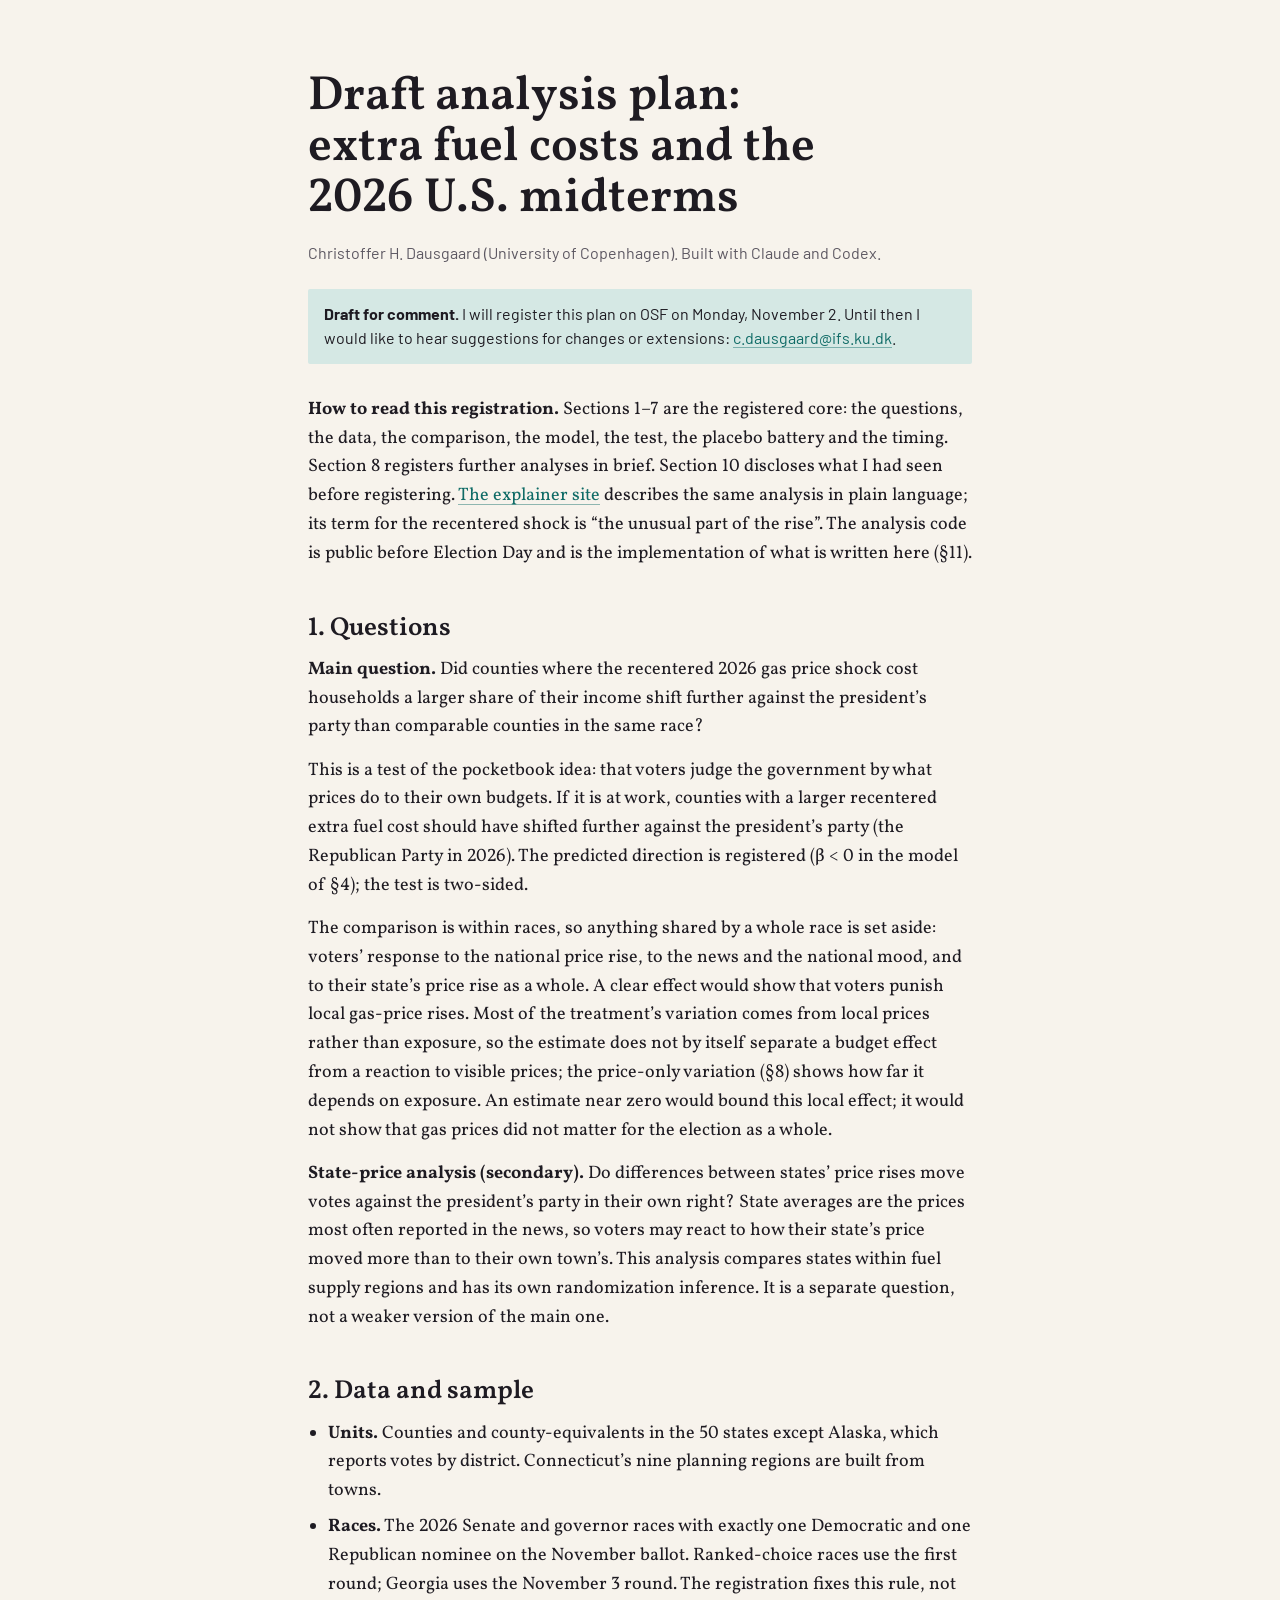
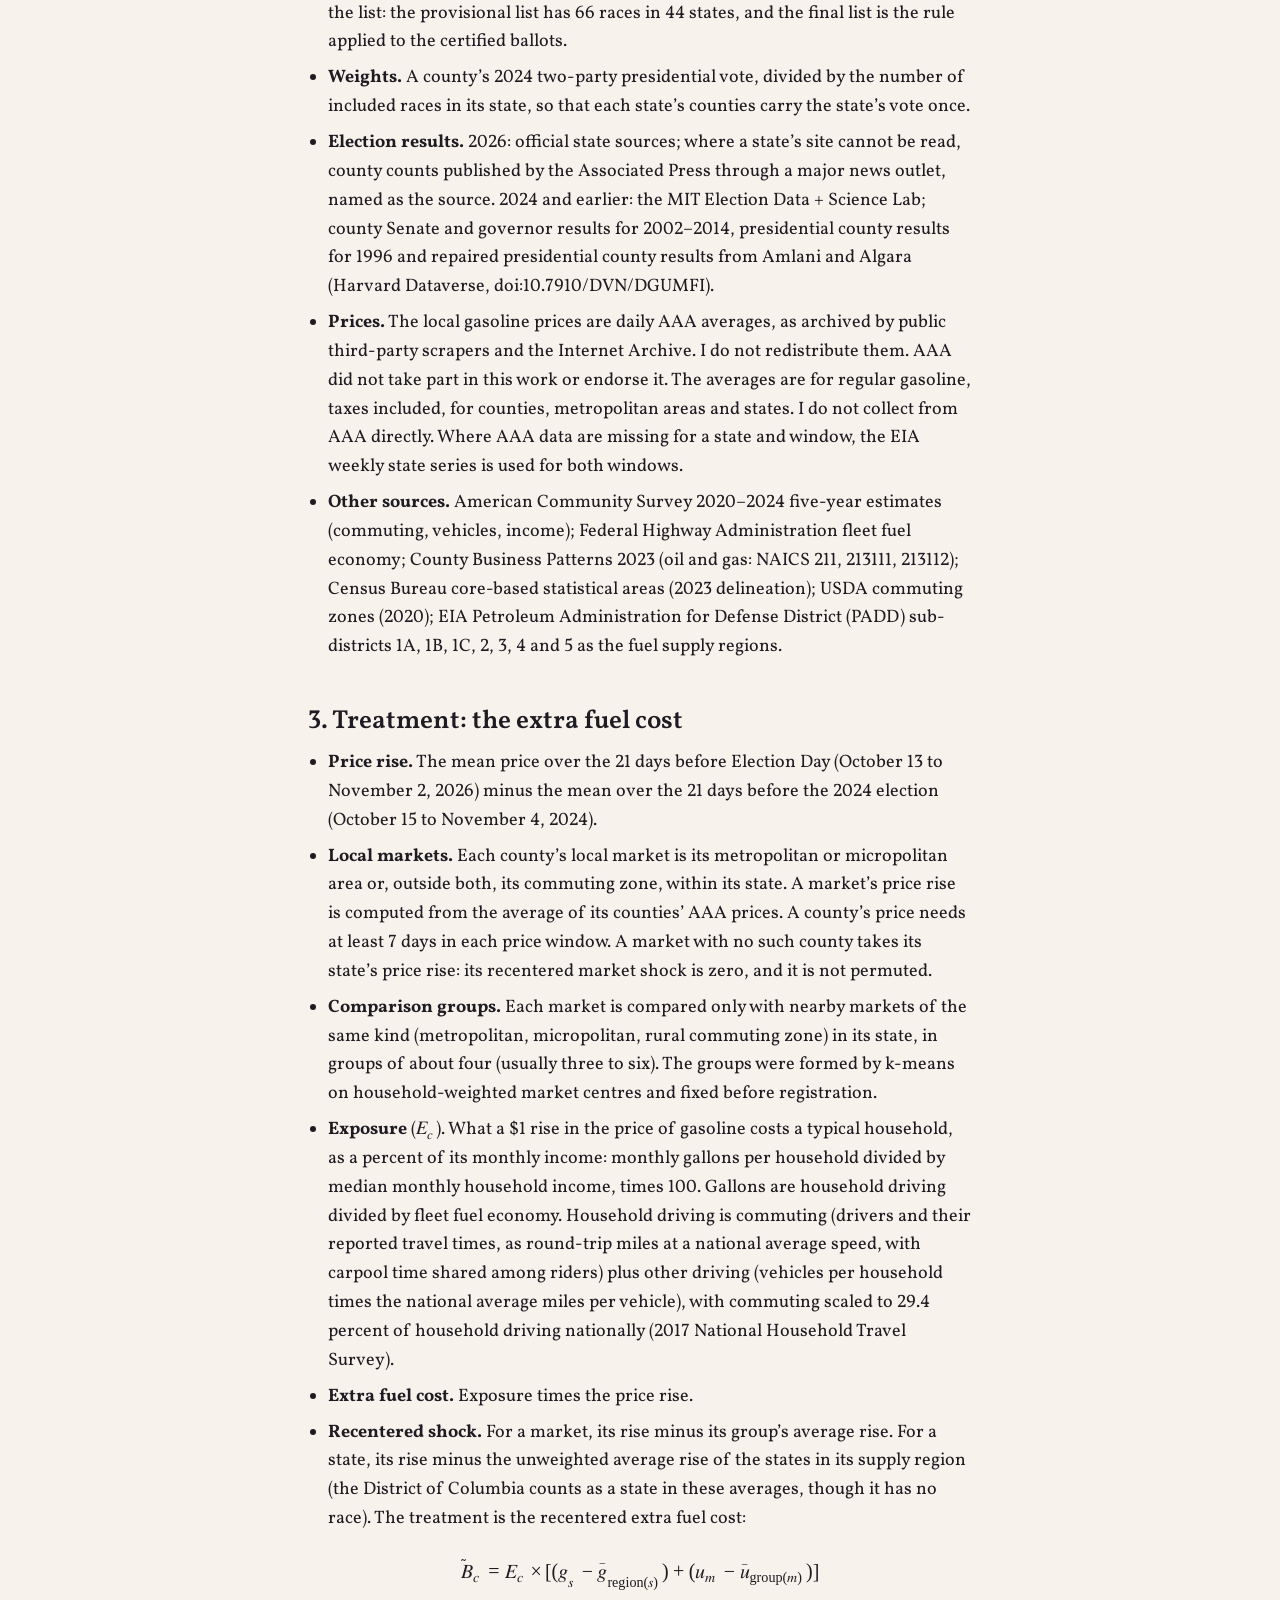
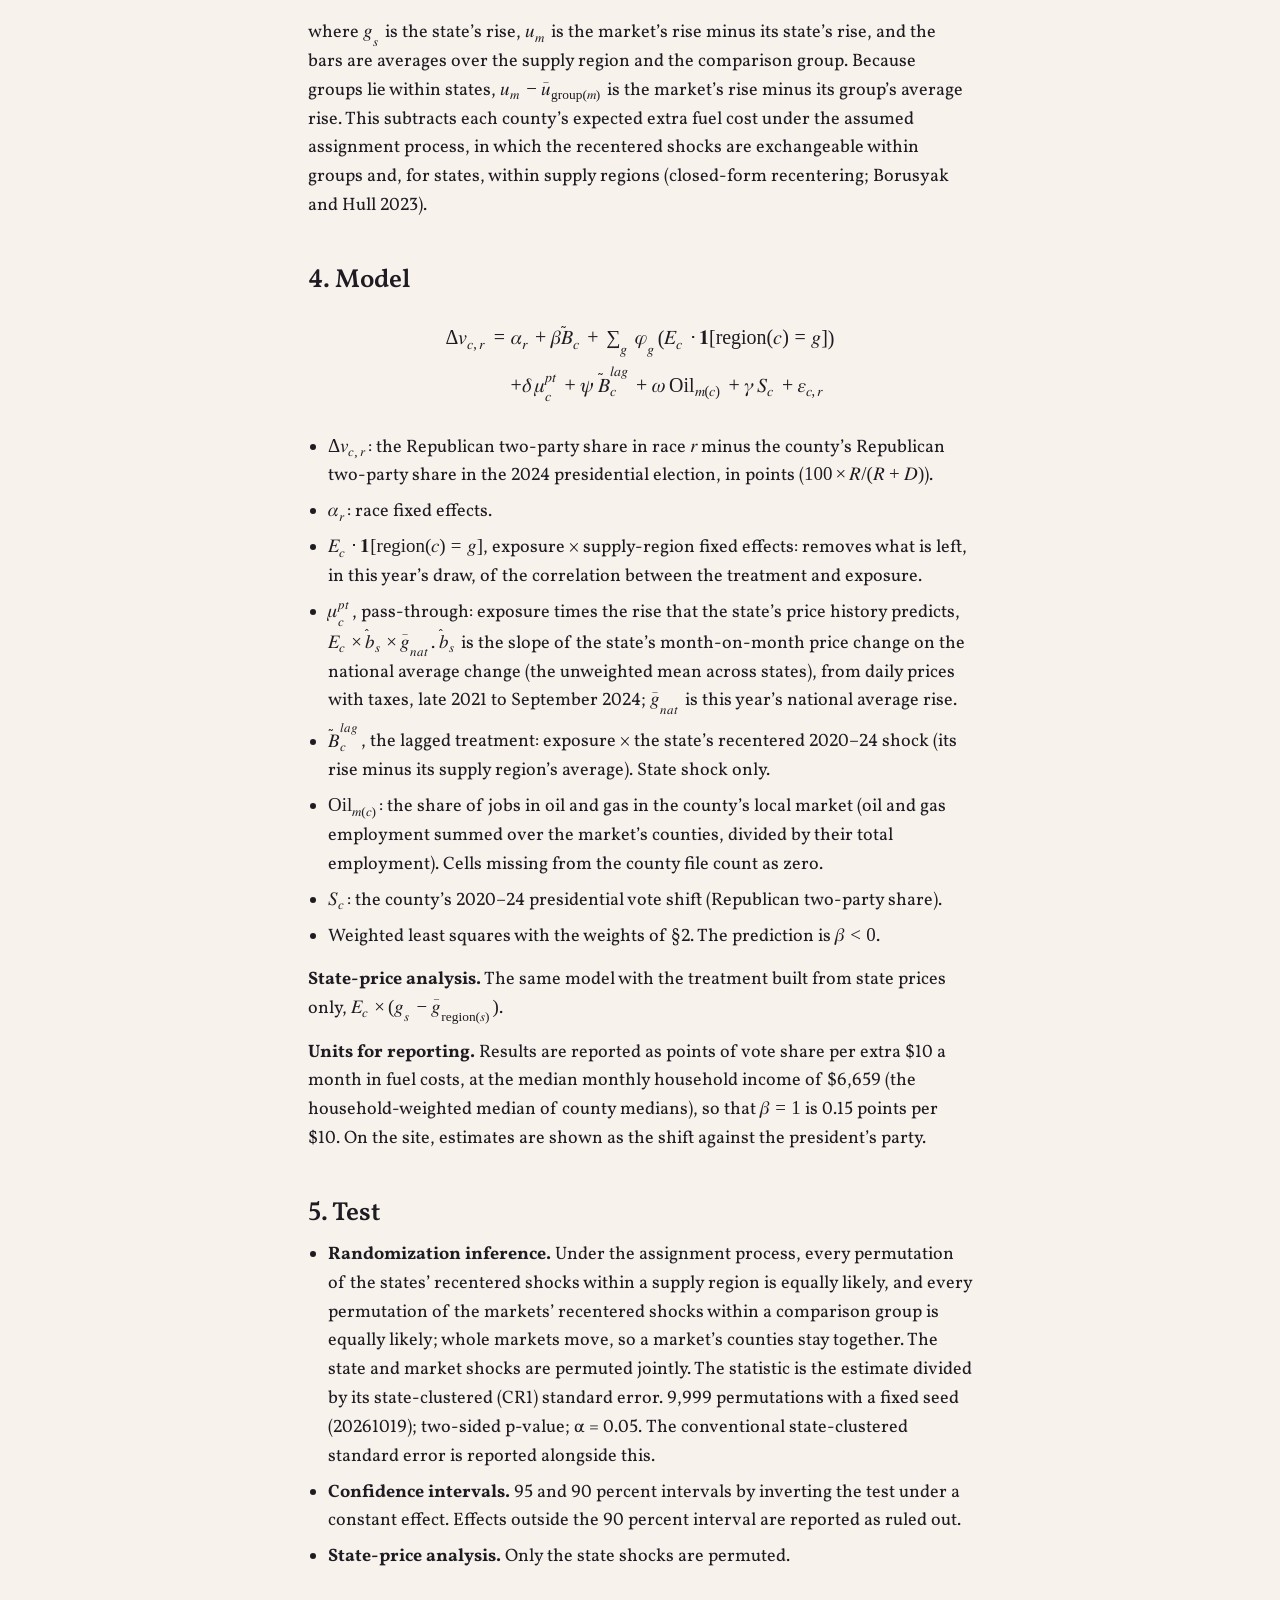
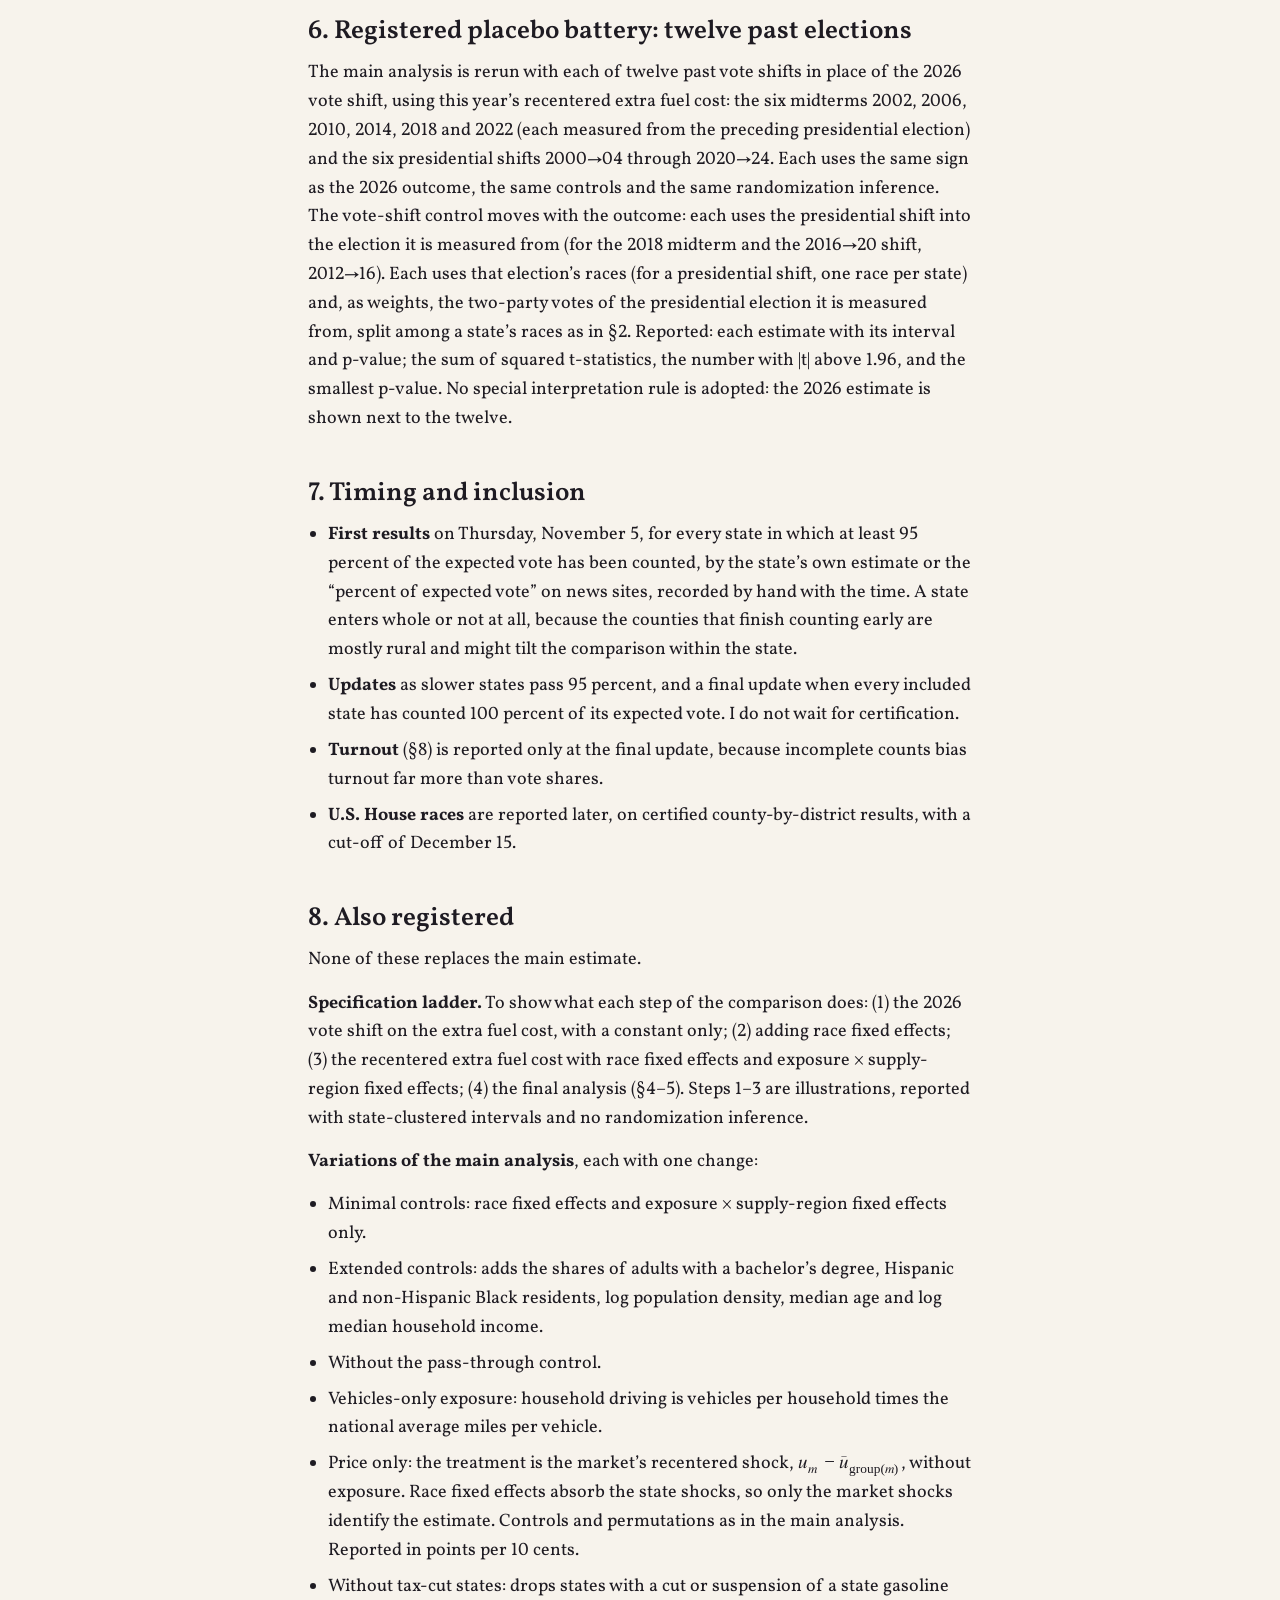
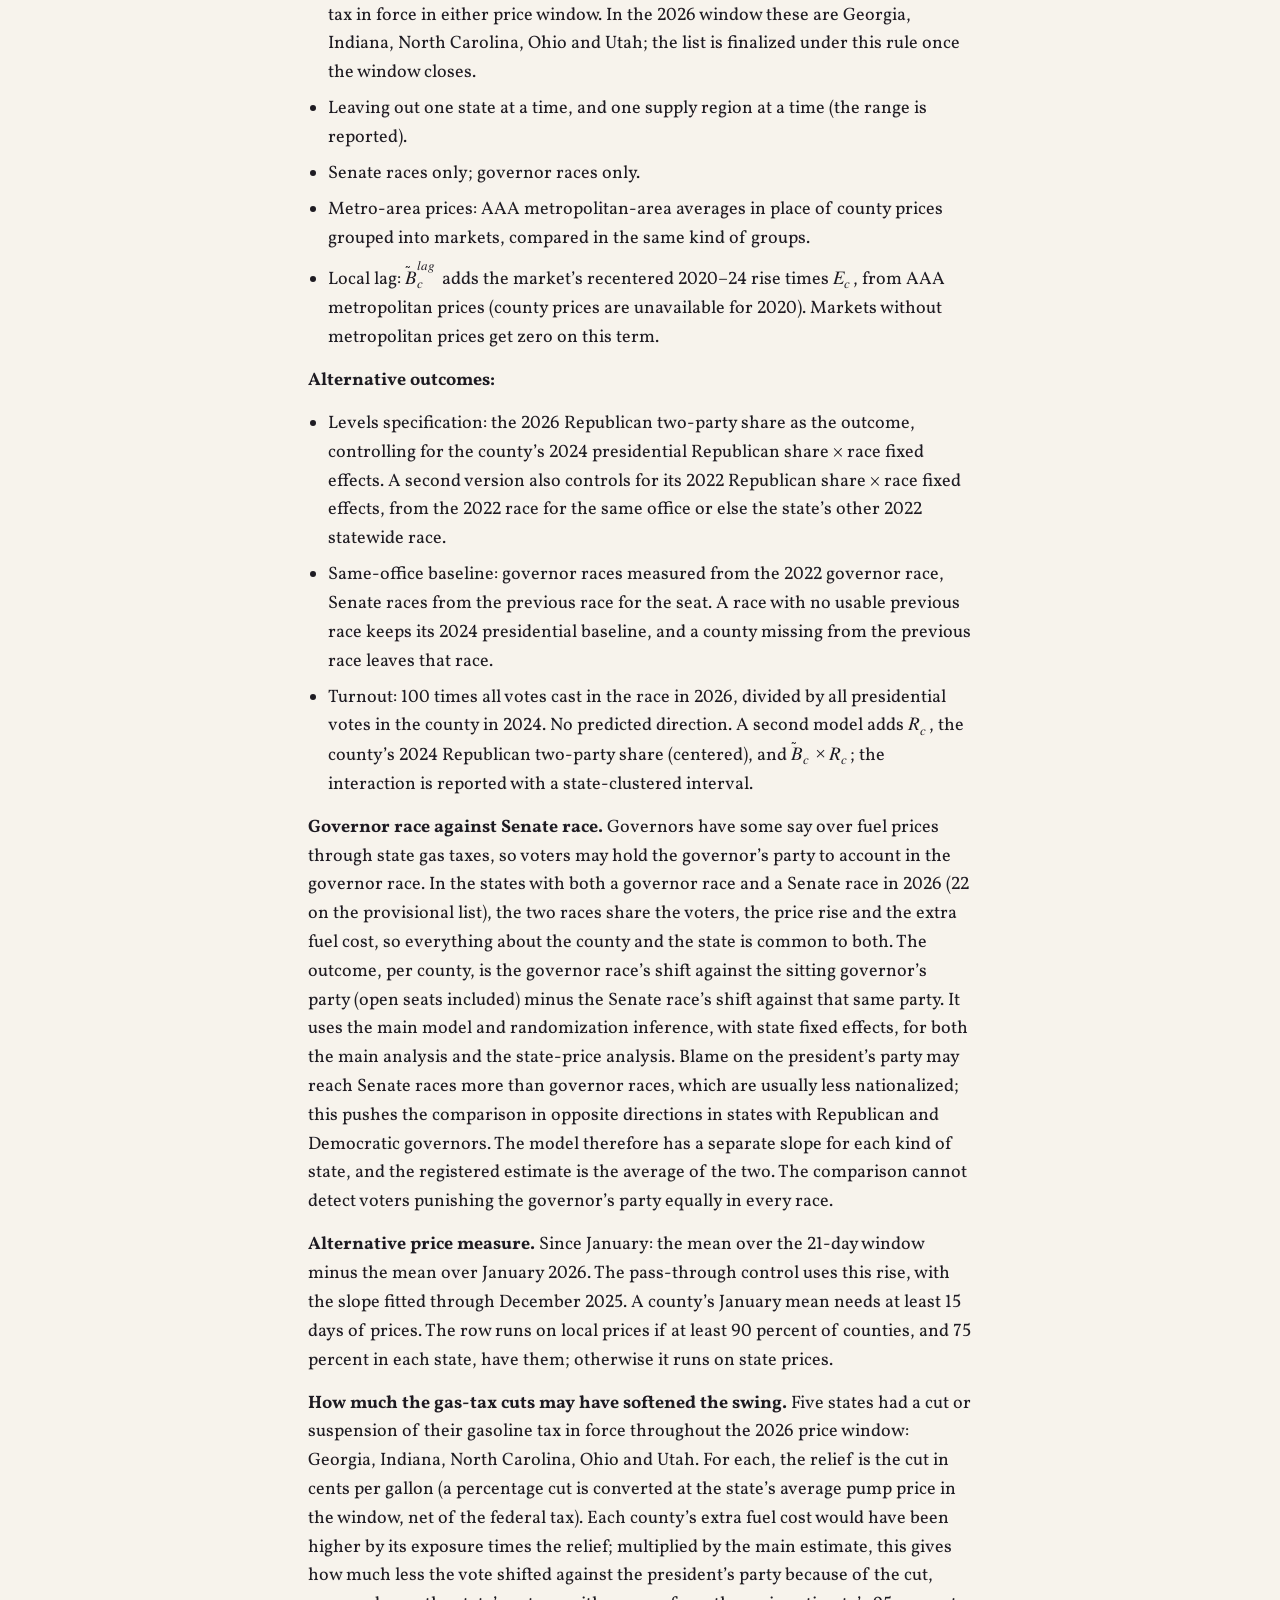
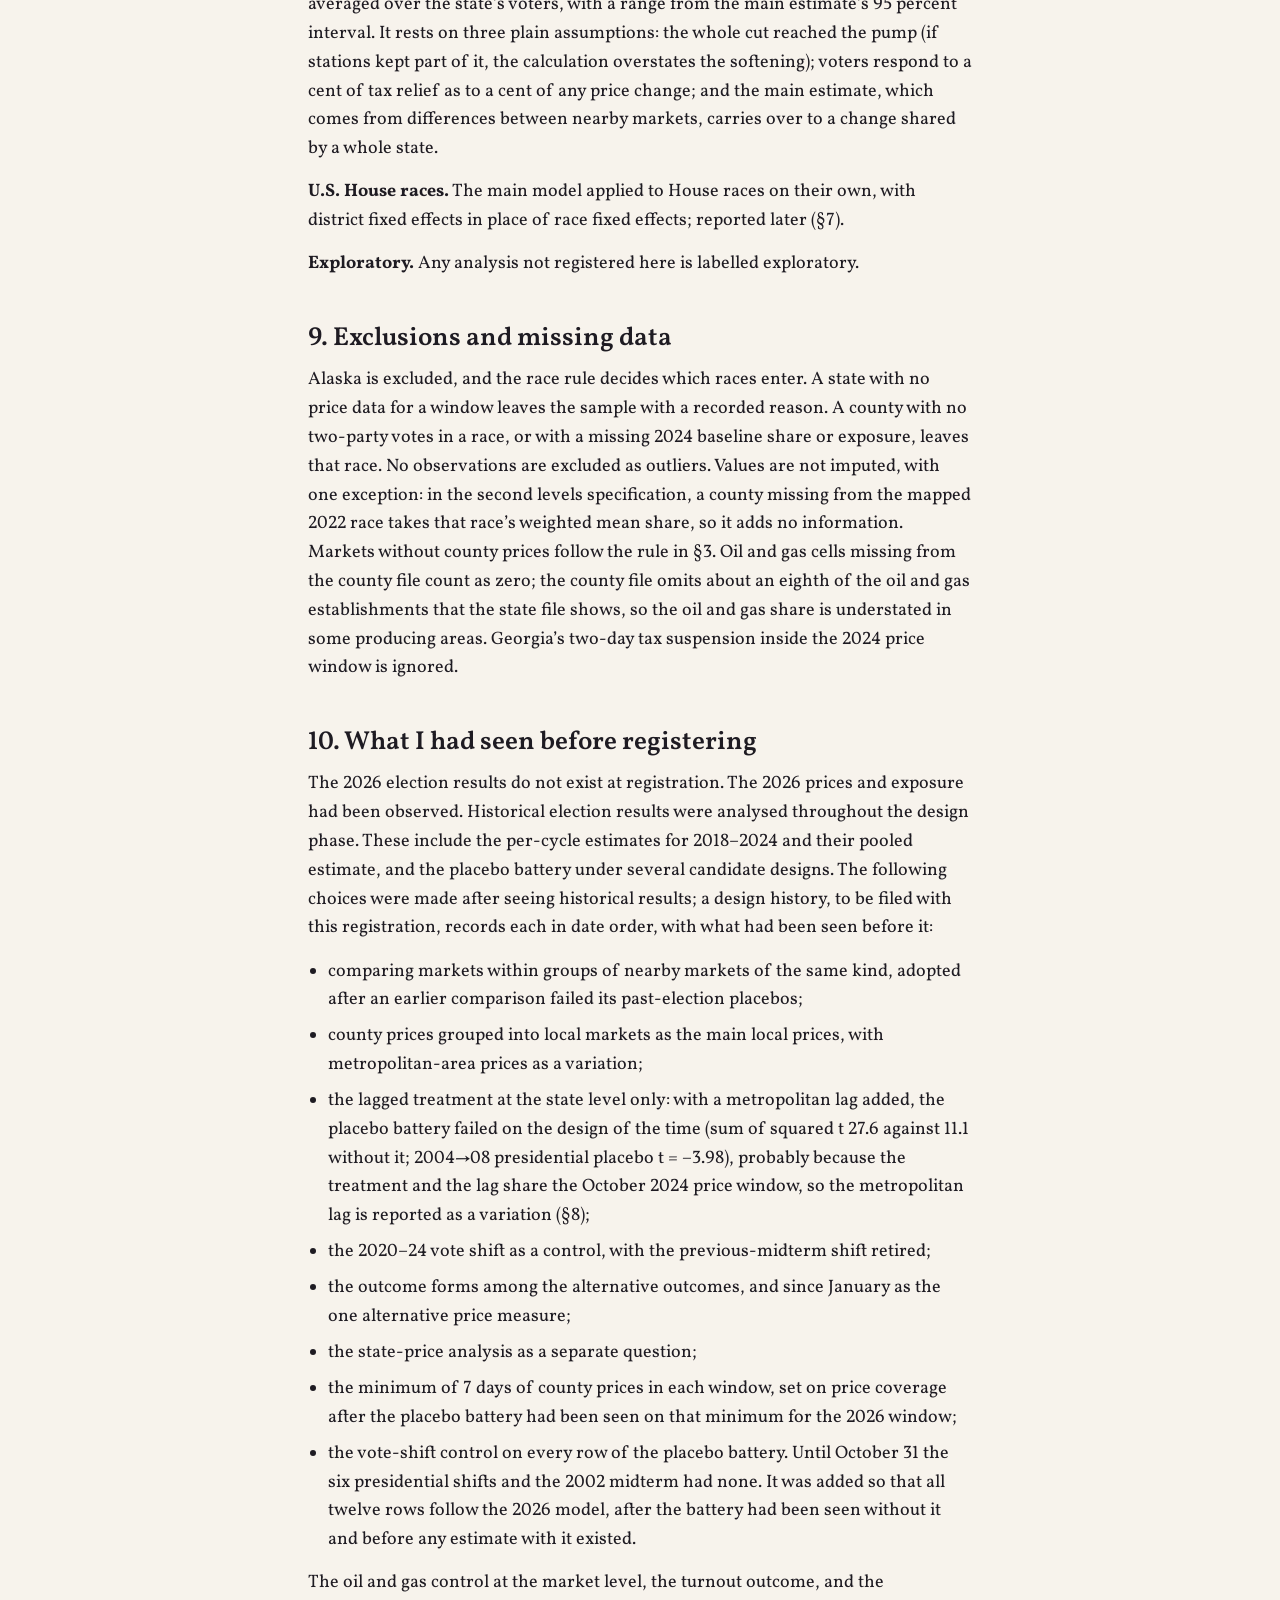
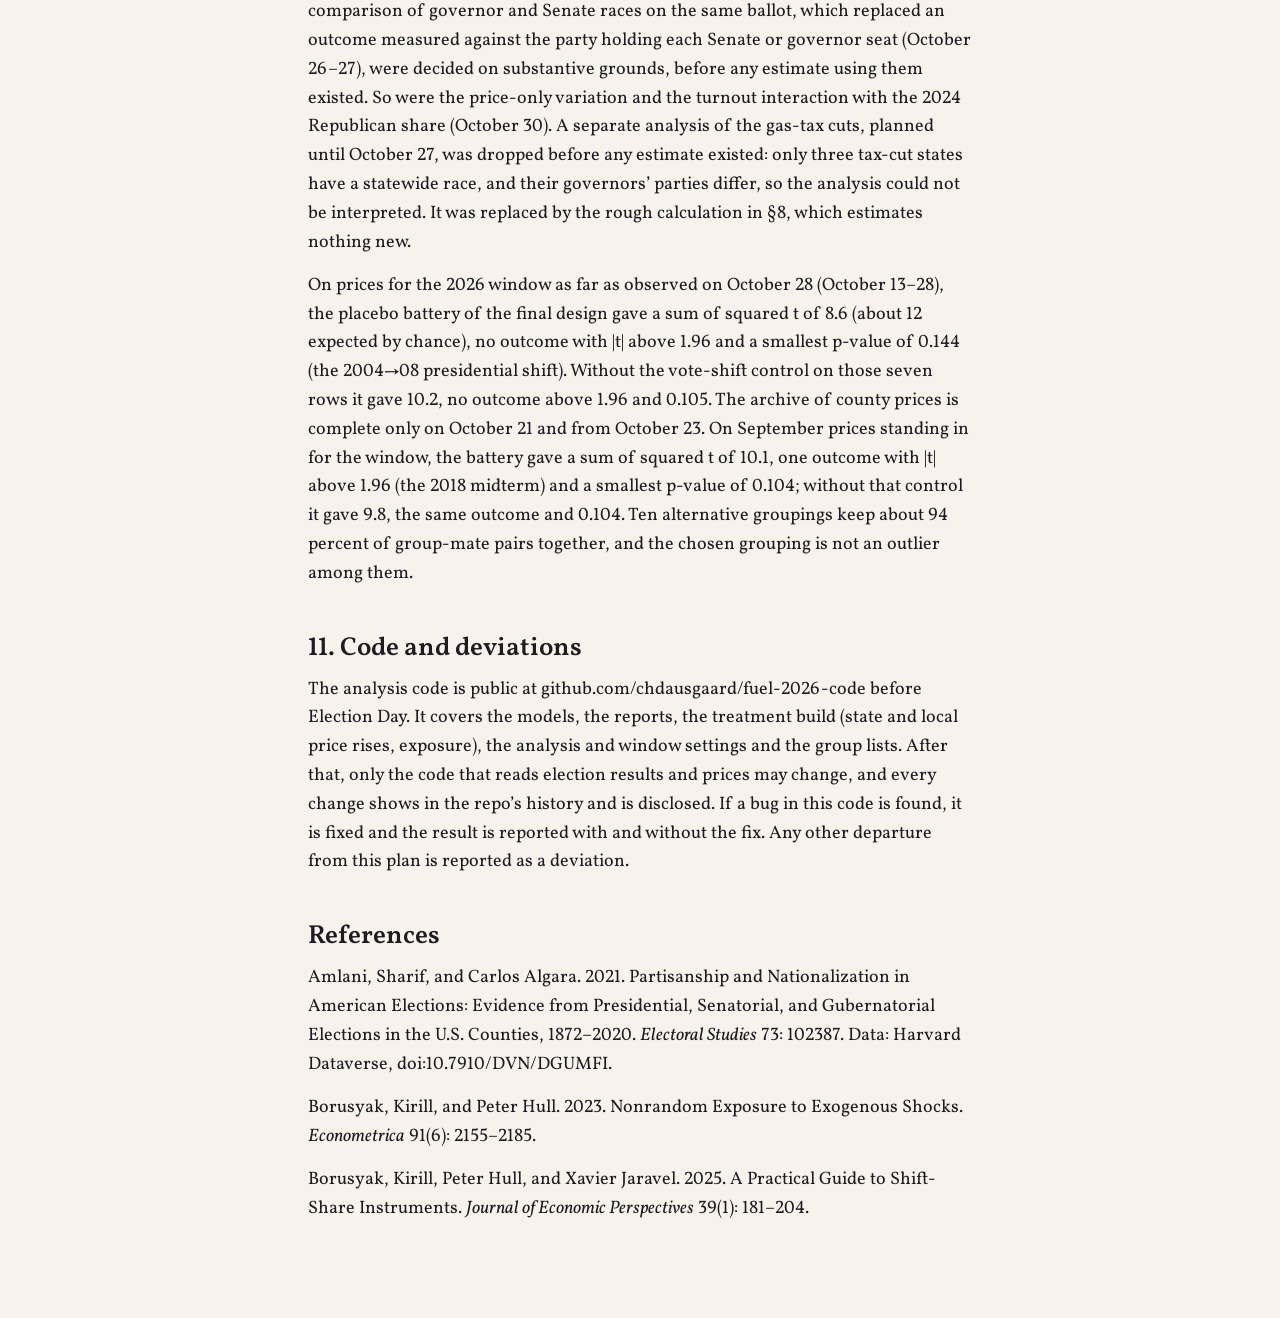
==== plan.html @ c15ad65d "Explainer site Co-Authored-By: Claude Opus 5.5 <noreply@anthropic.com> Claude-Session: https://claud" ====
<!doctype html>
<html lang="en">
<head>
<meta charset="utf-8">
<meta name="viewport" content="width=device-width, initial-scale=1">
<title>Draft analysis plan: extra fuel costs and the 2026 U.S. midterms</title>
<meta name="description" content="Draft pre-registration of a test of whether counties with a larger recentered gas price shock shifted further against the president&#x27;s party in 2026. Open for comment until it is filed.">
<meta name="color-scheme" content="light">
<meta name="theme-color" content="#F7F3EC">
<link rel="canonical" href="https://chdausgaard.github.io/fuel-2026/plan.html">
<meta property="og:type" content="article">
<meta property="og:url" content="https://chdausgaard.github.io/fuel-2026/plan.html">
<meta property="og:title" content="Draft analysis plan: extra fuel costs and the 2026 U.S. midterms">
<meta property="og:description" content="Draft pre-registration of a test of whether counties with a larger recentered gas price shock shifted further against the president&#x27;s party in 2026. Open for comment until it is filed.">
<meta property="og:image" content="https://chdausgaard.github.io/fuel-2026/share.jpg">
<meta property="og:image:width" content="1200">
<meta property="og:image:height" content="630">
<meta name="twitter:card" content="summary_large_image">
<meta name="twitter:creator" content="@chdausgaard">
<meta name="twitter:title" content="Draft analysis plan: extra fuel costs and the 2026 U.S. midterms">
<meta name="twitter:description" content="Draft pre-registration of a test of whether counties with a larger recentered gas price shock shifted further against the president&#x27;s party in 2026. Open for comment until it is filed.">
<meta name="twitter:image" content="https://chdausgaard.github.io/fuel-2026/share.jpg">
<link rel="preconnect" href="https://fonts.googleapis.com">
<link rel="preconnect" href="https://fonts.gstatic.com" crossorigin>
<link href="https://fonts.googleapis.com/css2?family=Barlow:wght@400;500;600&family=Vollkorn:ital,wght@0,400;0,600;1,400&display=swap" rel="stylesheet">
<link rel="icon" href="favicon.svg" type="image/svg+xml">
<link rel="stylesheet" href="css/site.css">
<link rel="stylesheet" href="css/plan.css">
</head>
<body>
<main class="plan">
<h1 id="draft-analysis-plan-extra-fuel-costs-and-the-2026-u.s.-midterms">Draft analysis plan: extra fuel costs and the 2026 U.S. midterms</h1>
<p>Christoffer H. Dausgaard (University of Copenhagen). Built with Claude and Codex.</p>
<p class="plan-note"><strong>Draft for comment.</strong> I will register this plan on OSF on Monday, November 2. Until then I would like to hear suggestions for changes or extensions: <a href="mailto:c.dausgaard@ifs.ku.dk">c.dausgaard@ifs.ku.dk</a>.</p>
<p><strong>How to read this registration.</strong> Sections 1–7 are the registered core: the questions, the data, the comparison, the model, the test, the placebo battery and the timing. Section 8 registers further analyses in brief. Section 10 discloses what I had seen before registering. <a href="./">The explainer site</a> describes the same analysis in plain language; its term for the recentered shock is “the unusual part of the rise”. The analysis code is public before Election Day and is the implementation of what is written here (§11).</p>
<h2 id="questions">1. Questions</h2>
<p><strong>Main question.</strong> Did counties where the recentered 2026 gas price shock cost households a larger share of their income shift further against the president’s party than comparable counties in the same race?</p>
<p>This is a test of the pocketbook idea: that voters judge the government by what prices do to their own budgets. If it is at work, counties with a larger recentered extra fuel cost should have shifted further against the president’s party (the Republican Party in 2026). The predicted direction is registered (β &lt; 0 in the model of §4); the test is two-sided.</p>
<p>The comparison is within races, so anything shared by a whole race is set aside: voters’ response to the national price rise, to the news and the national mood, and to their state’s price rise as a whole. A clear effect would show that voters punish local gas-price rises. Most of the treatment’s variation comes from local prices rather than exposure, so the estimate does not by itself separate a budget effect from a reaction to visible prices; the price-only variation (§8) shows how far it depends on exposure. An estimate near zero would bound this local effect; it would not show that gas prices did not matter for the election as a whole.</p>
<p><strong>State-price analysis (secondary).</strong> Do differences between states’ price rises move votes against the president’s party in their own right? State averages are the prices most often reported in the news, so voters may react to how their state’s price moved more than to their own town’s. This analysis compares states within fuel supply regions and has its own randomization inference. It is a separate question, not a weaker version of the main one.</p>
<h2 id="data-and-sample">2. Data and sample</h2>
<ul>
<li><strong>Units.</strong> Counties and county-equivalents in the 50 states except Alaska, which reports votes by district. Connecticut’s nine planning regions are built from towns.</li>
<li><strong>Races.</strong> The 2026 Senate and governor races with exactly one Democratic and one Republican nominee on the November ballot. Ranked-choice races use the first round; Georgia uses the November 3 round. The registration fixes this rule, not the list: the provisional list has 66 races in 44 states, and the final list is the rule applied to the certified ballots.</li>
<li><strong>Weights.</strong> A county’s 2024 two-party presidential vote, divided by the number of included races in its state, so that each state’s counties carry the state’s vote once.</li>
<li><strong>Election results.</strong> 2026: official state sources; where a state’s site cannot be read, county counts published by the Associated Press through a major news outlet, named as the source. 2024 and earlier: the MIT Election Data + Science Lab; county Senate and governor results for 2002–2014, presidential county results for 1996 and repaired presidential county results from Amlani and Algara (Harvard Dataverse, doi:10.7910/DVN/DGUMFI).</li>
<li><strong>Prices.</strong> The local gasoline prices are daily AAA averages, as archived by public third-party scrapers and the Internet Archive. I do not redistribute them. AAA did not take part in this work or endorse it. The averages are for regular gasoline, taxes included, for counties, metropolitan areas and states. I do not collect from AAA directly. Where AAA data are missing for a state and window, the EIA weekly state series is used for both windows.</li>
<li><strong>Other sources.</strong> American Community Survey 2020–2024 five-year estimates (commuting, vehicles, income); Federal Highway Administration fleet fuel economy; County Business Patterns 2023 (oil and gas: NAICS 211, 213111, 213112); Census Bureau core-based statistical areas (2023 delineation); USDA commuting zones (2020); EIA Petroleum Administration for Defense District (PADD) sub-districts 1A, 1B, 1C, 2, 3, 4 and 5 as the fuel supply regions.</li>
</ul>
<h2 id="treatment-the-extra-fuel-cost">3. Treatment: the extra fuel cost</h2>
<ul>
<li><strong>Price rise.</strong> The mean price over the 21 days before Election Day (October 13 to November 2, 2026) minus the mean over the 21 days before the 2024 election (October 15 to November 4, 2024).</li>
<li><strong>Local markets.</strong> Each county’s local market is its metropolitan or micropolitan area or, outside both, its commuting zone, within its state. A market’s price rise is computed from the average of its counties’ AAA prices. A county’s price needs at least 7 days in each price window. A market with no such county takes its state’s price rise: its recentered market shock is zero, and it is not permuted.</li>
<li><strong>Comparison groups.</strong> Each market is compared only with nearby markets of the same kind (metropolitan, micropolitan, rural commuting zone) in its state, in groups of about four (usually three to six). The groups were formed by k-means on household-weighted market centres and fixed before registration.</li>
<li><strong>Exposure</strong> (<math display="inline" xmlns="http://www.w3.org/1998/Math/MathML"><semantics><msub><mi>E</mi><mi>c</mi></msub><annotation encoding="application/x-tex">E_c</annotation></semantics></math>). What a $1 rise in the price of gasoline costs a typical household, as a percent of its monthly income: monthly gallons per household divided by median monthly household income, times 100. Gallons are household driving divided by fleet fuel economy. Household driving is commuting (drivers and their reported travel times, as round-trip miles at a national average speed, with carpool time shared among riders) plus other driving (vehicles per household times the national average miles per vehicle), with commuting scaled to 29.4 percent of household driving nationally (2017 National Household Travel Survey).</li>
<li><strong>Extra fuel cost.</strong> Exposure times the price rise.</li>
<li><strong>Recentered shock.</strong> For a market, its rise minus its group’s average rise. For a state, its rise minus the unweighted average rise of the states in its supply region (the District of Columbia counts as a state in these averages, though it has no race). The treatment is the recentered extra fuel cost:</li>
</ul>
<div class="plan-eq"><math display="block" xmlns="http://www.w3.org/1998/Math/MathML"><semantics><mrow><msub><mover><mi>B</mi><mo accent="true">̃</mo></mover><mi>c</mi></msub><mo>=</mo><msub><mi>E</mi><mi>c</mi></msub><mo>×</mo><mrow><mo stretchy="true" form="prefix">[</mo><mo stretchy="false" form="prefix">(</mo><msub><mi>g</mi><mi>s</mi></msub><mo>−</mo><msub><mover><mi>g</mi><mo accent="true">‾</mo></mover><mrow><mtext mathvariant="normal">region</mtext><mo stretchy="false" form="prefix">(</mo><mi>s</mi><mo stretchy="false" form="postfix">)</mo></mrow></msub><mo stretchy="false" form="postfix">)</mo><mo>+</mo><mo stretchy="false" form="prefix">(</mo><msub><mi>u</mi><mi>m</mi></msub><mo>−</mo><msub><mover><mi>u</mi><mo accent="true">‾</mo></mover><mrow><mtext mathvariant="normal">group</mtext><mo stretchy="false" form="prefix">(</mo><mi>m</mi><mo stretchy="false" form="postfix">)</mo></mrow></msub><mo stretchy="false" form="postfix">)</mo><mo stretchy="true" form="postfix">]</mo></mrow></mrow><annotation encoding="application/x-tex">\tilde{B}_c = E_c \times \left[(g_s - \bar{g}_{\text{region}(s)}) + (u_m - \bar{u}_{\text{group}(m)})\right]</annotation></semantics></math></div>
<p>where <math display="inline" xmlns="http://www.w3.org/1998/Math/MathML"><semantics><msub><mi>g</mi><mi>s</mi></msub><annotation encoding="application/x-tex">g_s</annotation></semantics></math> is the state’s rise, <math display="inline" xmlns="http://www.w3.org/1998/Math/MathML"><semantics><msub><mi>u</mi><mi>m</mi></msub><annotation encoding="application/x-tex">u_m</annotation></semantics></math> is the market’s rise minus its state’s rise, and the bars are averages over the supply region and the comparison group. Because groups lie within states, <math display="inline" xmlns="http://www.w3.org/1998/Math/MathML"><semantics><mrow><msub><mi>u</mi><mi>m</mi></msub><mo>−</mo><msub><mover><mi>u</mi><mo accent="true">‾</mo></mover><mrow><mtext mathvariant="normal">group</mtext><mo stretchy="false" form="prefix">(</mo><mi>m</mi><mo stretchy="false" form="postfix">)</mo></mrow></msub></mrow><annotation encoding="application/x-tex">u_m - \bar{u}_{\text{group}(m)}</annotation></semantics></math> is the market’s rise minus its group’s average rise. This subtracts each county’s expected extra fuel cost under the assumed assignment process, in which the recentered shocks are exchangeable within groups and, for states, within supply regions (closed-form recentering; Borusyak and Hull 2023).</p>
<h2 id="model">4. Model</h2>
<div class="plan-eq"><math display="block" xmlns="http://www.w3.org/1998/Math/MathML"><semantics><mtable><mtr><mtd columnalign="right" style="text-align: right; padding-right: 0"><mi mathvariant="normal">Δ</mi><msub><mi>v</mi><mrow><mi>c</mi><mo>,</mo><mi>r</mi></mrow></msub><mo>=</mo><mrow></mrow></mtd><mtd columnalign="left" style="text-align: left; padding-left: 0"><msub><mi>α</mi><mi>r</mi></msub><mo>+</mo><mi>β</mi><msub><mover><mi>B</mi><mo accent="true">̃</mo></mover><mi>c</mi></msub><mo>+</mo><munder><mo>∑</mo><mi>g</mi></munder><msub><mi>φ</mi><mi>g</mi></msub><mrow><mo stretchy="true" form="prefix">(</mo><msub><mi>E</mi><mi>c</mi></msub><mo>⋅</mo><mn mathvariant="bold">𝟏</mn><mo stretchy="false" form="prefix">[</mo><mtext mathvariant="normal">region</mtext><mo stretchy="false" form="prefix">(</mo><mi>c</mi><mo stretchy="false" form="postfix">)</mo><mo>=</mo><mi>g</mi><mo stretchy="false" form="postfix">]</mo><mo stretchy="true" form="postfix">)</mo></mrow></mtd></mtr><mtr><mtd columnalign="right" style="text-align: right; padding-right: 0"></mtd><mtd columnalign="left" style="text-align: left; padding-left: 0"><mi>+</mi><mi>δ</mi><mspace width="0.167em"></mspace><msubsup><mi>μ</mi><mi>c</mi><mrow><mi>p</mi><mi>t</mi></mrow></msubsup><mo>+</mo><mi>ψ</mi><mspace width="0.167em"></mspace><msubsup><mover><mi>B</mi><mo accent="true">̃</mo></mover><mi>c</mi><mrow><mi>l</mi><mi>a</mi><mi>g</mi></mrow></msubsup><mo>+</mo><mi>ω</mi><mspace width="0.167em"></mspace><msub><mtext mathvariant="normal">Oil</mtext><mrow><mi>m</mi><mo stretchy="false" form="prefix">(</mo><mi>c</mi><mo stretchy="false" form="postfix">)</mo></mrow></msub><mo>+</mo><mi>γ</mi><mspace width="0.167em"></mspace><msub><mi>S</mi><mi>c</mi></msub><mo>+</mo><msub><mi>ε</mi><mrow><mi>c</mi><mo>,</mo><mi>r</mi></mrow></msub></mtd></mtr></mtable><annotation encoding="application/x-tex">\begin{aligned}\Delta v_{c,r} = {} &amp; \alpha_r + \beta \tilde{B}_c + \sum_g \varphi_g \left(E_c \cdot \mathbf{1}[\text{region}(c) = g]\right) \\ &amp; + \delta\, \mu^{pt}_c + \psi\, \tilde{B}^{lag}_c + \omega\, \text{Oil}_{m(c)} + \gamma\, S_c + \varepsilon_{c,r}\end{aligned}</annotation></semantics></math></div>
<ul>
<li><math display="inline" xmlns="http://www.w3.org/1998/Math/MathML"><semantics><mrow><mi mathvariant="normal">Δ</mi><msub><mi>v</mi><mrow><mi>c</mi><mo>,</mo><mi>r</mi></mrow></msub></mrow><annotation encoding="application/x-tex">\Delta v_{c,r}</annotation></semantics></math>: the Republican two-party share in race <math display="inline" xmlns="http://www.w3.org/1998/Math/MathML"><semantics><mi>r</mi><annotation encoding="application/x-tex">r</annotation></semantics></math> minus the county’s Republican two-party share in the 2024 presidential election, in points (<math display="inline" xmlns="http://www.w3.org/1998/Math/MathML"><semantics><mrow><mn>100</mn><mo>×</mo><mi>R</mi><mi>/</mi><mo stretchy="false" form="prefix">(</mo><mi>R</mi><mo>+</mo><mi>D</mi><mo stretchy="false" form="postfix">)</mo></mrow><annotation encoding="application/x-tex">100 \times R / (R + D)</annotation></semantics></math>).</li>
<li><math display="inline" xmlns="http://www.w3.org/1998/Math/MathML"><semantics><msub><mi>α</mi><mi>r</mi></msub><annotation encoding="application/x-tex">\alpha_r</annotation></semantics></math>: race fixed effects.</li>
<li><math display="inline" xmlns="http://www.w3.org/1998/Math/MathML"><semantics><mrow><msub><mi>E</mi><mi>c</mi></msub><mo>⋅</mo><mn mathvariant="bold">𝟏</mn><mo stretchy="false" form="prefix">[</mo><mtext mathvariant="normal">region</mtext><mo stretchy="false" form="prefix">(</mo><mi>c</mi><mo stretchy="false" form="postfix">)</mo><mo>=</mo><mi>g</mi><mo stretchy="false" form="postfix">]</mo></mrow><annotation encoding="application/x-tex">E_c \cdot \mathbf{1}[\text{region}(c) = g]</annotation></semantics></math>, exposure × supply-region fixed effects: removes what is left, in this year’s draw, of the correlation between the treatment and exposure.</li>
<li><math display="inline" xmlns="http://www.w3.org/1998/Math/MathML"><semantics><msubsup><mi>μ</mi><mi>c</mi><mrow><mi>p</mi><mi>t</mi></mrow></msubsup><annotation encoding="application/x-tex">\mu^{pt}_c</annotation></semantics></math>, pass-through: exposure times the rise that the state’s price history predicts, <math display="inline" xmlns="http://www.w3.org/1998/Math/MathML"><semantics><mrow><msub><mi>E</mi><mi>c</mi></msub><mo>×</mo><msub><mover><mi>b</mi><mo accent="true">̂</mo></mover><mi>s</mi></msub><mo>×</mo><msub><mover><mi>g</mi><mo accent="true">‾</mo></mover><mrow><mi>n</mi><mi>a</mi><mi>t</mi></mrow></msub></mrow><annotation encoding="application/x-tex">E_c \times \hat{b}_s \times \bar{g}_{nat}</annotation></semantics></math>. <math display="inline" xmlns="http://www.w3.org/1998/Math/MathML"><semantics><msub><mover><mi>b</mi><mo accent="true">̂</mo></mover><mi>s</mi></msub><annotation encoding="application/x-tex">\hat{b}_s</annotation></semantics></math> is the slope of the state’s month-on-month price change on the national average change (the unweighted mean across states), from daily prices with taxes, late 2021 to September 2024; <math display="inline" xmlns="http://www.w3.org/1998/Math/MathML"><semantics><msub><mover><mi>g</mi><mo accent="true">‾</mo></mover><mrow><mi>n</mi><mi>a</mi><mi>t</mi></mrow></msub><annotation encoding="application/x-tex">\bar{g}_{nat}</annotation></semantics></math> is this year’s national average rise.</li>
<li><math display="inline" xmlns="http://www.w3.org/1998/Math/MathML"><semantics><msubsup><mover><mi>B</mi><mo accent="true">̃</mo></mover><mi>c</mi><mrow><mi>l</mi><mi>a</mi><mi>g</mi></mrow></msubsup><annotation encoding="application/x-tex">\tilde{B}^{lag}_c</annotation></semantics></math>, the lagged treatment: exposure × the state’s recentered 2020–24 shock (its rise minus its supply region’s average). State shock only.</li>
<li><math display="inline" xmlns="http://www.w3.org/1998/Math/MathML"><semantics><msub><mtext mathvariant="normal">Oil</mtext><mrow><mi>m</mi><mo stretchy="false" form="prefix">(</mo><mi>c</mi><mo stretchy="false" form="postfix">)</mo></mrow></msub><annotation encoding="application/x-tex">\text{Oil}_{m(c)}</annotation></semantics></math>: the share of jobs in oil and gas in the county’s local market (oil and gas employment summed over the market’s counties, divided by their total employment). Cells missing from the county file count as zero.</li>
<li><math display="inline" xmlns="http://www.w3.org/1998/Math/MathML"><semantics><msub><mi>S</mi><mi>c</mi></msub><annotation encoding="application/x-tex">S_c</annotation></semantics></math>: the county’s 2020–24 presidential vote shift (Republican two-party share).</li>
<li>Weighted least squares with the weights of §2. The prediction is <math display="inline" xmlns="http://www.w3.org/1998/Math/MathML"><semantics><mrow><mi>β</mi><mo>&lt;</mo><mn>0</mn></mrow><annotation encoding="application/x-tex">\beta &lt; 0</annotation></semantics></math>.</li>
</ul>
<p><strong>State-price analysis.</strong> The same model with the treatment built from state prices only, <math display="inline" xmlns="http://www.w3.org/1998/Math/MathML"><semantics><mrow><msub><mi>E</mi><mi>c</mi></msub><mo>×</mo><mo stretchy="false" form="prefix">(</mo><msub><mi>g</mi><mi>s</mi></msub><mo>−</mo><msub><mover><mi>g</mi><mo accent="true">‾</mo></mover><mrow><mtext mathvariant="normal">region</mtext><mo stretchy="false" form="prefix">(</mo><mi>s</mi><mo stretchy="false" form="postfix">)</mo></mrow></msub><mo stretchy="false" form="postfix">)</mo></mrow><annotation encoding="application/x-tex">E_c \times (g_s - \bar{g}_{\text{region}(s)})</annotation></semantics></math>.</p>
<p><strong>Units for reporting.</strong> Results are reported as points of vote share per extra $10 a month in fuel costs, at the median monthly household income of $6,659 (the household-weighted median of county medians), so that <math display="inline" xmlns="http://www.w3.org/1998/Math/MathML"><semantics><mrow><mi>β</mi><mo>=</mo><mn>1</mn></mrow><annotation encoding="application/x-tex">\beta = 1</annotation></semantics></math> is 0.15 points per $10. On the site, estimates are shown as the shift against the president’s party.</p>
<h2 id="test">5. Test</h2>
<ul>
<li><strong>Randomization inference.</strong> Under the assignment process, every permutation of the states’ recentered shocks within a supply region is equally likely, and every permutation of the markets’ recentered shocks within a comparison group is equally likely; whole markets move, so a market’s counties stay together. The state and market shocks are permuted jointly. The statistic is the estimate divided by its state-clustered (CR1) standard error. 9,999 permutations with a fixed seed (20261019); two-sided p-value; α = 0.05. The conventional state-clustered standard error is reported alongside this.</li>
<li><strong>Confidence intervals.</strong> 95 and 90 percent intervals by inverting the test under a constant effect. Effects outside the 90 percent interval are reported as ruled out.</li>
<li><strong>State-price analysis.</strong> Only the state shocks are permuted.</li>
</ul>
<h2 id="registered-placebo-battery-twelve-past-elections">6. Registered placebo battery: twelve past elections</h2>
<p>The main analysis is rerun with each of twelve past vote shifts in place of the 2026 vote shift, using this year’s recentered extra fuel cost: the six midterms 2002, 2006, 2010, 2014, 2018 and 2022 (each measured from the preceding presidential election) and the six presidential shifts 2000→04 through 2020→24. Each uses the same sign as the 2026 outcome, the same controls and the same randomization inference. The vote-shift control moves with the outcome: each uses the presidential shift into the election it is measured from (for the 2018 midterm and the 2016→20 shift, 2012→16). Each uses that election’s races (for a presidential shift, one race per state) and, as weights, the two-party votes of the presidential election it is measured from, split among a state’s races as in §2. Reported: each estimate with its interval and p-value; the sum of squared t-statistics, the number with |t| above 1.96, and the smallest p-value. No special interpretation rule is adopted: the 2026 estimate is shown next to the twelve.</p>
<h2 id="timing-and-inclusion">7. Timing and inclusion</h2>
<ul>
<li><strong>First results</strong> on Thursday, November 5, for every state in which at least 95 percent of the expected vote has been counted, by the state’s own estimate or the “percent of expected vote” on news sites, recorded by hand with the time. A state enters whole or not at all, because the counties that finish counting early are mostly rural and might tilt the comparison within the state.</li>
<li><strong>Updates</strong> as slower states pass 95 percent, and a final update when every included state has counted 100 percent of its expected vote. I do not wait for certification.</li>
<li><strong>Turnout</strong> (§8) is reported only at the final update, because incomplete counts bias turnout far more than vote shares.</li>
<li><strong>U.S. House races</strong> are reported later, on certified county-by-district results, with a cut-off of December 15.</li>
</ul>
<h2 id="also-registered">8. Also registered</h2>
<p>None of these replaces the main estimate.</p>
<p><strong>Specification ladder.</strong> To show what each step of the comparison does: (1) the 2026 vote shift on the extra fuel cost, with a constant only; (2) adding race fixed effects; (3) the recentered extra fuel cost with race fixed effects and exposure × supply-region fixed effects; (4) the final analysis (§4–5). Steps 1–3 are illustrations, reported with state-clustered intervals and no randomization inference.</p>
<p><strong>Variations of the main analysis</strong>, each with one change:</p>
<ul>
<li>Minimal controls: race fixed effects and exposure × supply-region fixed effects only.</li>
<li>Extended controls: adds the shares of adults with a bachelor’s degree, Hispanic and non-Hispanic Black residents, log population density, median age and log median household income.</li>
<li>Without the pass-through control.</li>
<li>Vehicles-only exposure: household driving is vehicles per household times the national average miles per vehicle.</li>
<li>Price only: the treatment is the market’s recentered shock, <math display="inline" xmlns="http://www.w3.org/1998/Math/MathML"><semantics><mrow><msub><mi>u</mi><mi>m</mi></msub><mo>−</mo><msub><mover><mi>u</mi><mo accent="true">‾</mo></mover><mrow><mtext mathvariant="normal">group</mtext><mo stretchy="false" form="prefix">(</mo><mi>m</mi><mo stretchy="false" form="postfix">)</mo></mrow></msub></mrow><annotation encoding="application/x-tex">u_m - \bar{u}_{\text{group}(m)}</annotation></semantics></math>, without exposure. Race fixed effects absorb the state shocks, so only the market shocks identify the estimate. Controls and permutations as in the main analysis. Reported in points per 10 cents.</li>
<li>Without tax-cut states: drops states with a cut or suspension of a state gasoline tax in force in either price window. In the 2026 window these are Georgia, Indiana, North Carolina, Ohio and Utah; the list is finalized under this rule once the window closes.</li>
<li>Leaving out one state at a time, and one supply region at a time (the range is reported).</li>
<li>Senate races only; governor races only.</li>
<li>Metro-area prices: AAA metropolitan-area averages in place of county prices grouped into markets, compared in the same kind of groups.</li>
<li>Local lag: <math display="inline" xmlns="http://www.w3.org/1998/Math/MathML"><semantics><msubsup><mover><mi>B</mi><mo accent="true">̃</mo></mover><mi>c</mi><mrow><mi>l</mi><mi>a</mi><mi>g</mi></mrow></msubsup><annotation encoding="application/x-tex">\tilde{B}^{lag}_c</annotation></semantics></math> adds the market’s recentered 2020–24 rise times <math display="inline" xmlns="http://www.w3.org/1998/Math/MathML"><semantics><msub><mi>E</mi><mi>c</mi></msub><annotation encoding="application/x-tex">E_c</annotation></semantics></math>, from AAA metropolitan prices (county prices are unavailable for 2020). Markets without metropolitan prices get zero on this term.</li>
</ul>
<p><strong>Alternative outcomes:</strong></p>
<ul>
<li>Levels specification: the 2026 Republican two-party share as the outcome, controlling for the county’s 2024 presidential Republican share × race fixed effects. A second version also controls for its 2022 Republican share × race fixed effects, from the 2022 race for the same office or else the state’s other 2022 statewide race.</li>
<li>Same-office baseline: governor races measured from the 2022 governor race, Senate races from the previous race for the seat. A race with no usable previous race keeps its 2024 presidential baseline, and a county missing from the previous race leaves that race.</li>
<li>Turnout: 100 times all votes cast in the race in 2026, divided by all presidential votes in the county in 2024. No predicted direction. A second model adds <math display="inline" xmlns="http://www.w3.org/1998/Math/MathML"><semantics><msub><mi>R</mi><mi>c</mi></msub><annotation encoding="application/x-tex">R_c</annotation></semantics></math>, the county’s 2024 Republican two-party share (centered), and <math display="inline" xmlns="http://www.w3.org/1998/Math/MathML"><semantics><mrow><msub><mover><mi>B</mi><mo accent="true">̃</mo></mover><mi>c</mi></msub><mo>×</mo><msub><mi>R</mi><mi>c</mi></msub></mrow><annotation encoding="application/x-tex">\tilde{B}_c \times R_c</annotation></semantics></math>; the interaction is reported with a state-clustered interval.</li>
</ul>
<p><strong>Governor race against Senate race.</strong> Governors have some say over fuel prices through state gas taxes, so voters may hold the governor’s party to account in the governor race. In the states with both a governor race and a Senate race in 2026 (22 on the provisional list), the two races share the voters, the price rise and the extra fuel cost, so everything about the county and the state is common to both. The outcome, per county, is the governor race’s shift against the sitting governor’s party (open seats included) minus the Senate race’s shift against that same party. It uses the main model and randomization inference, with state fixed effects, for both the main analysis and the state-price analysis. Blame on the president’s party may reach Senate races more than governor races, which are usually less nationalized; this pushes the comparison in opposite directions in states with Republican and Democratic governors. The model therefore has a separate slope for each kind of state, and the registered estimate is the average of the two. The comparison cannot detect voters punishing the governor’s party equally in every race.</p>
<p><strong>Alternative price measure.</strong> Since January: the mean over the 21-day window minus the mean over January 2026. The pass-through control uses this rise, with the slope fitted through December 2025. A county’s January mean needs at least 15 days of prices. The row runs on local prices if at least 90 percent of counties, and 75 percent in each state, have them; otherwise it runs on state prices.</p>
<p><strong>How much the gas-tax cuts may have softened the swing.</strong> Five states had a cut or suspension of their gasoline tax in force throughout the 2026 price window: Georgia, Indiana, North Carolina, Ohio and Utah. For each, the relief is the cut in cents per gallon (a percentage cut is converted at the state’s average pump price in the window, net of the federal tax). Each county’s extra fuel cost would have been higher by its exposure times the relief; multiplied by the main estimate, this gives how much less the vote shifted against the president’s party because of the cut, averaged over the state’s voters, with a range from the main estimate’s 95 percent interval. It rests on three plain assumptions: the whole cut reached the pump (if stations kept part of it, the calculation overstates the softening); voters respond to a cent of tax relief as to a cent of any price change; and the main estimate, which comes from differences between nearby markets, carries over to a change shared by a whole state.</p>
<p><strong>U.S. House races.</strong> The main model applied to House races on their own, with district fixed effects in place of race fixed effects; reported later (§7).</p>
<p><strong>Exploratory.</strong> Any analysis not registered here is labelled exploratory.</p>
<h2 id="exclusions-and-missing-data">9. Exclusions and missing data</h2>
<p>Alaska is excluded, and the race rule decides which races enter. A state with no price data for a window leaves the sample with a recorded reason. A county with no two-party votes in a race, or with a missing 2024 baseline share or exposure, leaves that race. No observations are excluded as outliers. Values are not imputed, with one exception: in the second levels specification, a county missing from the mapped 2022 race takes that race’s weighted mean share, so it adds no information. Markets without county prices follow the rule in §3. Oil and gas cells missing from the county file count as zero; the county file omits about an eighth of the oil and gas establishments that the state file shows, so the oil and gas share is understated in some producing areas. Georgia’s two-day tax suspension inside the 2024 price window is ignored.</p>
<h2 id="what-i-had-seen-before-registering">10. What I had seen before registering</h2>
<p>The 2026 election results do not exist at registration. The 2026 prices and exposure had been observed. Historical election results were analysed throughout the design phase. These include the per-cycle estimates for 2018–2024 and their pooled estimate, and the placebo battery under several candidate designs. The following choices were made after seeing historical results; a design history, to be filed with this registration, records each in date order, with what had been seen before it:</p>
<ul>
<li>comparing markets within groups of nearby markets of the same kind, adopted after an earlier comparison failed its past-election placebos;</li>
<li>county prices grouped into local markets as the main local prices, with metropolitan-area prices as a variation;</li>
<li>the lagged treatment at the state level only: with a metropolitan lag added, the placebo battery failed on the design of the time (sum of squared t 27.6 against 11.1 without it; 2004→08 presidential placebo t = −3.98), probably because the treatment and the lag share the October 2024 price window, so the metropolitan lag is reported as a variation (§8);</li>
<li>the 2020–24 vote shift as a control, with the previous-midterm shift retired;</li>
<li>the outcome forms among the alternative outcomes, and since January as the one alternative price measure;</li>
<li>the state-price analysis as a separate question;</li>
<li>the minimum of 7 days of county prices in each window, set on price coverage after the placebo battery had been seen on that minimum for the 2026 window;</li>
<li>the vote-shift control on every row of the placebo battery. Until October 31 the six presidential shifts and the 2002 midterm had none. It was added so that all twelve rows follow the 2026 model, after the battery had been seen without it and before any estimate with it existed.</li>
</ul>
<p>The oil and gas control at the market level, the turnout outcome, and the comparison of governor and Senate races on the same ballot, which replaced an outcome measured against the party holding each Senate or governor seat (October 26–27), were decided on substantive grounds, before any estimate using them existed. So were the price-only variation and the turnout interaction with the 2024 Republican share (October 30). A separate analysis of the gas-tax cuts, planned until October 27, was dropped before any estimate existed: only three tax-cut states have a statewide race, and their governors’ parties differ, so the analysis could not be interpreted. It was replaced by the rough calculation in §8, which estimates nothing new.</p>
<p>On prices for the 2026 window as far as observed on October 28 (October 13–28), the placebo battery of the final design gave a sum of squared t of 8.6 (about 12 expected by chance), no outcome with |t| above 1.96 and a smallest p-value of 0.144 (the 2004→08 presidential shift). Without the vote-shift control on those seven rows it gave 10.2, no outcome above 1.96 and 0.105. The archive of county prices is complete only on October 21 and from October 23. On September prices standing in for the window, the battery gave a sum of squared t of 10.1, one outcome with |t| above 1.96 (the 2018 midterm) and a smallest p-value of 0.104; without that control it gave 9.8, the same outcome and 0.104. Ten alternative groupings keep about 94 percent of group-mate pairs together, and the chosen grouping is not an outlier among them.</p>
<h2 id="code-and-deviations">11. Code and deviations</h2>
<p>The analysis code is public at github.com/chdausgaard/fuel-2026-code before Election Day. It covers the models, the reports, the treatment build (state and local price rises, exposure), the analysis and window settings and the group lists. After that, only the code that reads election results and prices may change, and every change shows in the repo’s history and is disclosed. If a bug in this code is found, it is fixed and the result is reported with and without the fix. Any other departure from this plan is reported as a deviation.</p>
<h2 id="references">References</h2>
<p>Amlani, Sharif, and Carlos Algara. 2021. Partisanship and Nationalization in American Elections: Evidence from Presidential, Senatorial, and Gubernatorial Elections in the U.S. Counties, 1872–2020. <em>Electoral Studies</em> 73: 102387. Data: Harvard Dataverse, doi:10.7910/DVN/DGUMFI.</p>
<p>Borusyak, Kirill, and Peter Hull. 2023. Nonrandom Exposure to Exogenous Shocks. <em>Econometrica</em> 91(6): 2155–2185.</p>
<p>Borusyak, Kirill, Peter Hull, and Xavier Jaravel. 2025. A Practical Guide to Shift-Share Instruments. <em>Journal of Economic Perspectives</em> 39(1): 181–204.</p>

</main>
</body>
</html>
---- css/site.css ----
/* Token system: "Two inks" look (DESIGN.md, 2026-10-29).
   main.js reads CSS vars into window.THEME at startup; modules read THEME, never the CSS variables.
   Grouped by role (DESIGN.md palette table). */
:root {
  /* --- surface and text --- */
  --paper: #F7F3EC;
  --bg: var(--paper);
  --ink: #1E1B22;
  --muted: #5D5862;
  --rule: #D9D2C7;

  /* --- two inks --- */
  --ink-a: #EA8A00;              /* amber: exposure and extra fuel cost */
  --ink-a-deep: #B86A00;         /* amber for small marks and strokes: 3.72:1 on paper */
  --ink-b: #5E36C9;              /* violet: prices */
  --overprint: #561D00;          /* A over B at full strength */

  /* --- accent (what the comparison uses) --- */
  --accent: #0F6B66;
  --accent-soft: #D5E8E4;

  /* --- partisan direction --- */
  --rep: #B2423A;
  --dem: #2F5D9B;

  /* --- burden ramp (single-ink exposure and extra-fuel-cost) --- */
  --burden-0: #F5E2BF;          /* light end */
  --burden-1: #EA8A00;          /* mid (= ink-a) */
  --burden-2: #561D00;          /* dark end (= overprint) */

  /* --- price ramp (violet) and low price (slate) --- */
  --price-0: #E9E2F8;           /* soft violet */
  --price-1: #5E36C9;           /* main violet (= ink-b) */
  --price-low: #6E7486;         /* slate */

  /* --- diverge ramp (price deviations: violet above, slate below) --- */
  --diverge-pos: #5E36C9;
  --diverge-mid: #EEE9E1;
  --diverge-neg: #6E7486;

  /* --- set-aside (warm grays) --- */
  --setaside-1: #8E8780;
  --setaside-2: #CFC8BD;

  /* --- region identity (PADD_COLORS, chroma reduced ~15%) --- */
  --padd-1a: #6A7D9E;           /* New England */
  --padd-1b: #4D939F;           /* Central Atlantic */
  --padd-1c: #7A9E76;           /* Lower Atlantic */
  --padd-2:  #B89D58;           /* Midwest */
  --padd-3:  #AD7558;           /* Gulf Coast */
  --padd-4:  #93769E;           /* Rocky Mountain */
  --padd-5:  #5C886A;           /* West Coast */

  /* --- figure-specific roles (re-derived in warm-gray / palette) --- */
  --fig-set-aside: #8E8780;     /* warm gray: what exposure alone predicts (= setaside-1) */
  --fig-adj: #3D3840;           /* the four adjustments (warm dark) */
  --fig-rust: #6E7486;          /* negative deviations (= price-low slate) */
  --fig-plum: #6E5CA0;          /* v6 adjustments colour (warmer violet) */
  --fig-amber: #EA8A00;         /* v6 exposure-alone colour (= ink-a) */
  --fig-calm: #918A84;          /* calm neutral in dot key (warm) */
  --fig-pale: #CFC8BD;          /* pale neutral for dot key (= setaside-2) */
  --fig-grey-bar: #C2BAB0;      /* charts.js bar background (warm) */

  /* --- market-kind colours (warm neutrals) --- */
  --fig-metro: #48526A;
  --fig-metro-fill: #DDD8EE;
  --fig-micro: #A87A1E;
  --fig-micro-fill: #F3E5C5;
  --fig-rural: #5E8656;
  --fig-rural-fill: #DCE6D4;

  /* --- strip alternation (warm grays) --- */
  --fig-strip-0: #5D5862;
  --fig-strip-1: #A09A93;

  /* --- scrollbar (warm) --- */
  --scrollbar: #B5AFA6;
  --scrollbar-hover: #918A84;

  /* --- text highlights (matched to figure legends) --- */
  --hl-zero: #EBE6DF;           /* close to zero (warm) */
  --hl-effect: #D5E8E4;         /* a clear effect (= accent-soft) */
  --text-burden-hi: #561D00;    /* overprint, used in text .k-hi */
  --text-burden-lo: #9A5300;    /* ochre for burden light end in text .k-lo */
  --text-price: #5E36C9;        /* price violet in text .k-m2 (= ink-b) */

  /* --- red ramp (vis_dots partisanship placebo, warm) --- */
  --fig-red-0: #F5E4E0;
  --fig-red-1: #D0807A;
  --fig-red-2: #832520;

  /* --- equation boxes (warm grays) --- */
  --fig-eq-out: #7A7470;
  --fig-eq-race: #AEA8A0;

  /* --- misc figure greys (warm) --- */
  --fig-bar-alt-0: #CFC8BD;     /* adjustment strip even (= setaside-2) */
  --fig-bar-alt-1: #DDD8D0;     /* adjustment strip odd */
  --fig-inkg-line: #CFC8BD;     /* equation glyph lanes */
  --fig-faded-bar: #AEA8A0;     /* comparison bar faded */
  --fig-overview-mut: #968F88;  /* overview tile muted (warm) */
  --fig-amber-dark: #8A4A12;    /* dark amber for state highlight */
  --fig-glyph-soft: #D9D2C7;    /* overview glyph light gray (= rule) */

  /* --- fonts: Vollkorn (body/display) + Barlow (labels) --- */
  --font-body: Vollkorn, Charter, 'Iowan Old Style', 'Palatino Linotype', Georgia, serif;
  --font-display: Vollkorn, Georgia, serif;
  --font-label: Barlow, system-ui, -apple-system, 'Segoe UI', Roboto, 'Helvetica Neue', Arial, sans-serif;
  /* Canvas and SVG measurement stacks */
  --font-label-canvas: Barlow, system-ui, -apple-system, 'Segoe UI', sans-serif;
  --font-label-short: Barlow, system-ui, sans-serif;
  --font-label-charts: "Barlow", system-ui, -apple-system, "Segoe UI", Roboto, sans-serif;
  --font-serif-canvas: Vollkorn, Georgia, serif;
  --font-serif-full: Vollkorn, Georgia, serif;
  --font-label-face: "Barlow";
  --font-fallback: sans-serif;
  /* aliases */
  --serif: var(--font-body);
  --sans: var(--font-label);

  /* Roller multipliers */
  --dot-scale: 1;
  --dot-alpha: 1;
  --dot-stroke: 1.1;            /* DESIGN.md: outlined dots by default */
  --dot-halftone: 0;
  --label-weight: 600;
  --chart-weight: 2.8;          /* DESIGN.md: about 1.4x today's 2 */
  --grain-opacity: 0;
  --grain-freq: 0;
  --on-accent: #ffffff;

  /* --- interface effects (re-derived from palette) --- */
  --tap-highlight: rgba(15, 107, 102, .15);
  --link-underline: rgba(15, 107, 102, .45);
  --ink-shadow-soft: rgba(30, 27, 34, .12);
  --tooltip-shadow: rgba(30, 27, 34, .22);
  --menu-shadow: rgba(30, 27, 34, .14);
  --overview-tap-highlight: rgba(15, 107, 102, .12);
  --overview-hover-shadow: rgba(15, 107, 102, .16);
  --mask-opaque: #000;
  --overview-read-icon: url("data:image/svg+xml,%3Csvg xmlns='http://www.w3.org/2000/svg' viewBox='0 0 16 16'%3E%3Ccircle cx='8' cy='8' r='8' fill='%230F6B66'/%3E%3Cpath d='M4 8l3 3 5-6' fill='none' stroke='white' stroke-width='1.8' stroke-linecap='round' stroke-linejoin='round'/%3E%3C/svg%3E");

  /* --- layout --- */
  --measure: 34rem;
  --bar-h: 2.75rem;             /* taller bar for labels-above-line part bar */
  --tp-overlap: 40svh;
  color-scheme: light;
}
* { box-sizing: border-box; }
html { background: var(--bg); scrollbar-color: var(--scrollbar) var(--bg); scrollbar-width: thin; -webkit-text-size-adjust: 100%; }
body { margin: 0; background: var(--bg); color: var(--ink); font-family: var(--serif); font-size: 1.1875rem; line-height: 1.6; font-optical-sizing: auto; caret-color: var(--accent); -webkit-tap-highlight-color: var(--tap-highlight); }
::selection { background: var(--accent-soft); color: var(--ink); }
::-webkit-scrollbar { width: 10px; height: 10px; }
::-webkit-scrollbar-track { background: var(--bg); }
::-webkit-scrollbar-thumb { background: var(--scrollbar); border: 2px solid var(--bg); border-radius: 6px; }
::-webkit-scrollbar-thumb:hover { background: var(--scrollbar-hover); }
:focus-visible { outline: 2px solid var(--accent); outline-offset: 3px; border-radius: 2px; }
a { color: var(--accent); text-decoration-line: underline; text-decoration-thickness: 1px; text-decoration-color: var(--link-underline); text-underline-offset: .2em; }
a:hover { text-decoration-color: currentColor; text-decoration-thickness: 1.5px; }
h1, h2 { text-wrap: balance; font-weight: 600; margin: 0; }
p { text-wrap: pretty; }
em { font-style: italic; }

.skip { position: absolute; left: .75rem; top: -4rem; z-index: 100; background: var(--ink); color: var(--bg); font: 500 .875rem var(--sans); padding: .5rem .75rem; border-radius: 3px; }
.skip:focus { top: .75rem; }
.noscript { padding: 1rem 1.5rem; font: 400 .9375rem var(--sans); color: var(--muted); }

/* ---------- title page ---------- */
/* One screen: name, question, lede and author on the left, the map with its key and the "Scroll to begin" cue on the right (desktop);
   on a phone the order is name, question, map, lede, author, cue. The map itself is drawn on the fixed canvas #tp-map (main.js); .tp-stage only
   holds its place in the flow. The story below overlaps the bottom of this block by --tp-overlap (see #story), so the first beat arrives while the
   map is still handing over to the panel instead of after a blank stretch. */
.tp { position: relative; z-index: 7; pointer-events: none; display: grid; grid-template-columns: minmax(0, 1fr); align-content: start; min-height: 100vh; min-height: 100svh;
  padding: clamp(1.25rem, 4svh, 2.5rem) clamp(1.25rem, 5vw, 4.5rem) 0; }
.tp a, .tp-name, .tp-side { pointer-events: auto; }
@media (max-width: 899px) { .tp { z-index: 11; } }   /* on a phone the title page lies over the sticky figure panel (#visual, z-index 10), or the panel takes the taps on its links */
.tp-name, .tp-side { opacity: var(--tp-text, 1); }
.titlepage { display: contents; }
/* v7: the question is the title; "Two inks" variant A: Vollkorn 600, tight leading, heavy rule */
.tp-name { grid-row: 1; font-family: var(--font-display); font-size: clamp(1.625rem, 6.6vw, 2.25rem); line-height: 1.04; letter-spacing: -.018em; font-weight: 600; text-wrap: balance; padding-bottom: .9rem; margin-bottom: clamp(1rem, 3svh, 2rem); border-bottom: 4px solid var(--ink); }
.tp-side { grid-row: 4; padding-top: 1.25rem; }
/* phone (critique T2): main.js sets --tp-cut, the map's lower edge in the block's own coordinates; the lines above it are under the map and are cut off */
.tp-side { -webkit-mask-image: linear-gradient(to bottom, transparent calc(var(--tp-cut, -100px) - 14px), var(--mask-opaque) var(--tp-cut, -100px)); mask-image: linear-gradient(to bottom, transparent calc(var(--tp-cut, -100px) - 14px), var(--mask-opaque) var(--tp-cut, -100px)); }
.tp-lede { font-size: 1.0625rem; line-height: 1.52; max-width: var(--measure); margin: 0 0 .9rem; text-wrap: pretty; overflow-wrap: break-word; }
.tp-author { font: 400 .8125rem/1.55 var(--sans); color: var(--muted); max-width: 40rem; margin: 0; }
.tp-author a { color: var(--ink); text-decoration-color: var(--muted); }
.tp-author a:hover { color: var(--accent); }
.tp-author a.ph { color: var(--muted); text-decoration-style: dotted; }
.tp-hero { grid-row: 3; }
.tp-figure { margin: 0 -1.25rem; width: auto; }
.tp-stage { width: 100%; aspect-ratio: var(--tp-aspect, 1.6); }
.tp-cap { display: flex; flex-wrap: wrap; justify-content: space-between; align-items: baseline; gap: .35rem 2rem; padding: .6rem 1.25rem .2rem; font: 400 .875rem/1.45 var(--sans); color: var(--muted); opacity: var(--tp-capo, 1); }
.tp-key { display: inline-flex; align-items: center; gap: .5rem; white-space: nowrap; }
.tp-ramp { display: inline-block; width: 7.5rem; height: .6rem; border-radius: 1px; background: linear-gradient(90deg, var(--burden-0), var(--burden-1), var(--burden-2)); box-shadow: inset 0 0 0 1px var(--ink-shadow-soft); }
.tp.no-map .tp-figure { display: none; }
.tp-begin { grid-row: 5; justify-self: start; position: relative; display: inline-flex; align-items: center; gap: .6rem; font: 500 .9375rem/1 var(--sans); color: var(--ink); text-decoration: none; padding: .75rem 0 1.5rem; opacity: var(--tp-cue, 1); }
.tp-begin:hover { color: var(--accent); }
.tp.past .tp-begin, .tp.past .tp-cap { visibility: hidden; }
#tp-map { position: fixed; left: 0; top: 0; z-index: 5; pointer-events: none; }
@media (min-width: 900px), (orientation: landscape) and (max-height: 500px) {
  .tp { grid-template-columns: minmax(0, .95fr) minmax(0, 1.05fr); grid-template-rows: auto auto auto 1fr auto; column-gap: clamp(2rem, 4.5vw, 5rem); padding-top: clamp(1.5rem, 5svh, 3rem); }
  .tp-name { grid-column: 1 / -1; font-size: clamp(2.5rem, 3.6vw, 3.5rem); }
  .tp-side { grid-column: 1; grid-row: 2 / 4; padding-top: clamp(.25rem, 1svh, .75rem); }
  .tp-hero { grid-column: 2; grid-row: 2 / 5; align-self: center; padding-bottom: 2rem; }
  .tp-begin { grid-column: 1; grid-row: 4; align-self: start; }   /* directly under the author block (v7.2) */
  .tp-figure { margin: 0 auto; width: min(100%, 1600px, calc(var(--tp-aspect, 1.6) * (100svh - 13rem))); }
  .tp-cap { padding: .7rem 0 .2rem; }
  .tp-lede { font-size: clamp(1.0625rem, 1.2vw, 1.25rem); }
  .tp-author { font-size: .875rem; }
}
@media (min-width: 1100px) { .tp { grid-template-columns: minmax(0, .72fr) minmax(0, 1.28fr); } }
/* wide screens: the title keeps growing past 1800px */
@media (min-width: 1800px) {
  .tp-name { font-size: clamp(3.5rem, 3.6vw, 5rem); }
  .tp-lede { font-size: clamp(1.3125rem, 1.15vw, 1.5rem); max-width: 40rem; }
  .tp-author { font-size: 1rem; max-width: 46rem; }
  .tp-begin { font-size: 1.0625rem; }
}
/* short screens: tighter title block so that map, key and cue stay in the first screen */
@media (min-width: 900px) and (max-height: 760px) {
  .tp { padding-top: 1rem; }
  .tp-name { font-size: clamp(1.625rem, 2.6vw, 2.4rem); padding-bottom: .5rem; margin-bottom: .9rem; }
  .tp-side { padding-top: .7rem; }
  .tp-lede { font-size: 1rem; line-height: 1.5; margin-bottom: .6rem; }
  .tp-author { font-size: .8125rem; line-height: 1.5; }
  .tp-begin { padding: .4rem 0 .9rem; }
  .tp-figure { width: min(100%, 1600px, calc(var(--tp-aspect, 1.6) * (100svh - 9.5rem))); }
}


/* ---------- scroll story ---------- */
#story { position: relative; margin-top: calc(-1 * var(--tp-overlap)); }
#layout { display: flex; align-items: flex-start; }
/* the top padding equals the trigger line in main.js (GEOM.desk.trig = 0.78): the first beat becomes current as the panel pins */
#text { position: relative; z-index: 6; flex: 0 0 46%; padding: 112vh 1.5rem 0 1.25rem; }
#visual { font-family: var(--sans); flex: 1 1 auto; position: sticky; top: var(--bar-h); height: 100vh; height: calc(100vh - var(--bar-h)); min-width: 0; border-left: none; background: var(--bg); }
/* v7.2 (critique S6): the drawing area is capped at 1100px and centred; modules read the capped size (state.w) and the title map hands off into it */
#panel { position: absolute; inset: 0; width: min(100%, 1100px); margin-inline: auto; overflow: hidden; }

/* block tops 120vh apart (140vh for dense beats): a build (p 0.05-0.45) gets about 48vh of scroll and ends with the block's top near 24% of the screen.
   A part heading adds no margin: it would lengthen the previous beat, whose build would then end higher on the screen. */
.beat { max-width: 31rem; margin-left: auto; min-height: 120vh; padding-bottom: 30vh; }   /* PI 2026-10-30: the text sits close to the figure */
.beat.long { min-height: 140vh; }
/* beats whose figure runs a long sequence: five reshuffles; four build stages */
#b-test { min-height: 160vh; }   /* v7.2 (critique 6.1): was 200vh */
#b-past-estimates { min-height: 180vh; }
/* v9.4: beats whose figure runs a slow, multi-part animation get more scroll, so the movement is never rushed */
#b-price-local, #b-simple { min-height: 160vh; }
#b-ideal-shuffle, #b-nearby-intro { min-height: 180vh; }
#b-both-sides-remove { min-height: 170vh; }
#b-fluke-reshuffle { min-height: 400vh; }   /* PI 2026-10-29: eight reshuffles at the old pace (was 260vh, five) */
#b-fluke-reshuffle .beat-body { position: sticky; top: 30vh; }   /* PI 2026-10-30: the text holds while the reshuffles run */
.part-title { font-family: var(--font-display); font-size: clamp(1.625rem, 2.4vw, 2.125rem); font-weight: 600; line-height: 1.15; letter-spacing: -.01em; margin: 0 0 1.1rem; max-width: var(--measure); }
.beat-body { max-width: var(--measure); }
.beat-body p { margin: 0 0 1em; }
.beat-body > p { font-size: 1.3125rem; }   /* PI 2026-10-30: the running text only; expandables keep their size */
.beat-body p:last-child { margin-bottom: 0; }
/* the-question (PI, 2026-10-29): the two groups compared take the colors of the extra-fuel-cost legend, dark end and light end. Text color: the
   legend's dark end as is; its light end (--burden-0) is too pale for text, so `less` uses the ramp's orange darkened to an ochre (contrast about 5:1). */
.k-hi { color: var(--text-burden-hi); font-weight: 600; }
.k-lo { color: var(--text-burden-lo); font-weight: 600; }
/* both-sides-line (PI, 2026-10-29): Market 2 in the violet of its dots in the group figure (T.price[1]) */
.k-m2 { color: var(--text-price); font-weight: 600; }
/* scope-outcomes (PI, 2026-10-29): the two outcomes on the highlights of their figure labels */
.hl-zero, .hl-effect { padding: 0 .12em; margin: 0 -.04em; border-radius: 2px; -webkit-box-decoration-break: clone; box-decoration-break: clone; }
.hl-zero { background: var(--hl-zero); }
.hl-effect { background: var(--hl-effect); }
.beat:focus { outline: none; }
#text a, #text summary, #text .term { scroll-margin-top: calc(var(--bar-h) + 1rem); }   /* focus scrolling keeps links clear of the part bar */
/* skip link and back link: small, muted, inline links set off from the reader text; they are not buttons */
.beat-body p:has(> .skip-link) { margin: 0 0 1.4em; }
.beat-body p:has(> .skip-link.skip-back) { margin: 1.4em 0 0; }
.skip-link { font: 400 .875rem/1.5 var(--sans); color: var(--muted); text-decoration-line: underline; text-decoration-color: var(--rule); text-decoration-thickness: 1px; text-underline-offset: .25em; }
.skip-link:hover { color: var(--accent); text-decoration-color: currentColor; }
.skip-link:focus-visible { outline: 2px solid var(--accent); outline-offset: 3px; border-radius: 2px; }

/* the button that opens a group of beats (main.js, RUNS): it reads like the summary of an expandable */
.beat-body p:has(> .run-btn) { margin: 1.25rem 0 0; padding-top: .7rem; border-top: 1px solid var(--rule); }
.run-btn { appearance: none; background: none; border: 0; padding: 0; cursor: pointer; display: flex; gap: .55rem; align-items: baseline; color: var(--accent); font: 500 .9375rem/1.5 var(--sans); text-align: left; }
.run-btn::before { content: ''; flex: none; width: .42rem; height: .42rem; border-right: 1.5px solid currentColor; border-bottom: 1.5px solid currentColor; transform: translateY(-.12em) rotate(-45deg); }
.run-btn[aria-expanded="true"]::before { transform: translateY(-.2em) rotate(45deg); }
.run-btn:hover { text-decoration: underline; text-underline-offset: .2em; text-decoration-thickness: 1px; }
.run-btn:focus-visible { outline: 2px solid var(--accent); outline-offset: 3px; border-radius: 2px; }

details { margin: 1.25rem 0 0; padding-top: .7rem; border-top: 1px solid var(--rule); font-size: 1rem; line-height: 1.6; }
summary { cursor: pointer; list-style: none; display: flex; gap: .55rem; align-items: baseline; color: var(--accent); font: 500 .9375rem/1.5 var(--sans); }
summary::-webkit-details-marker { display: none; }
summary::before { content: ''; flex: none; width: .42rem; height: .42rem; border-right: 1.5px solid currentColor; border-bottom: 1.5px solid currentColor; transform: translateY(-.12em) rotate(-45deg); }
details[open] > summary::before { transform: translateY(-.2em) rotate(45deg); }
summary:hover { text-decoration: underline; text-underline-offset: .2em; text-decoration-thickness: 1px; }
details p { margin: .6rem 0 0; }
details table { width: 100%; margin: .6rem 0 0; border-collapse: collapse; font: 400 .9375rem/1.4 var(--sans); font-variant-numeric: tabular-nums; }
details th, details td { padding: .3rem 0 .3rem .75rem; text-align: right; border-bottom: 1px solid var(--rule); }
details th:first-child, details td:first-child { padding-left: 0; text-align: left; }
details th { font-weight: 500; color: var(--muted); vertical-align: bottom; }

.term { border-bottom: 1px dotted var(--accent); cursor: help; position: relative; }
.term:focus-visible { outline-offset: 2px; background: var(--accent-soft); }
.tip { display: none; position: fixed; z-index: 70; width: 17rem; max-width: calc(100vw - 1rem); background: var(--ink); color: var(--bg); font: 400 .8125rem/1.5 var(--sans); padding: .6rem .75rem; border-radius: 2px; box-shadow: 0 6px 18px var(--tooltip-shadow); }
.term.show .tip { display: block; }

/* ---------- part bar ---------- */
/* Fixed at the top once the story starts. The pinned figure panel sits below it (#visual top / height use --bar-h). Desktop: one labelled segment
   per part, widths set in main.js (scroll length, with a floor for the label). Phone: a bare line plus one button that opens the list of parts. */
/* Part bar: connected line with stops, labels above (DESIGN.md) */
#parts { position: fixed; left: 0; right: 0; top: 0; height: var(--bar-h); z-index: 60; background: var(--bg); padding: 0 clamp(1.25rem, 4.5vw, 4rem); opacity: 0; visibility: hidden; transition: opacity .25s ease, visibility 0s linear .25s; }
#parts.on { opacity: 1; visibility: visible; transition-delay: 0s; }
#parts button { font: 500 13px/1 var(--sans); color: var(--muted); background: none; border: 0; padding: 0; margin: 0; cursor: pointer; -webkit-appearance: none; appearance: none; }
#parts button:focus-visible { outline-offset: -2px; }
.parts-track { list-style: none; margin: 0; padding: 0; height: 100%; display: flex; gap: 4px; align-items: stretch; }
.parts-track li { position: relative; flex: 1 1 0; min-width: 0; }
/* labels above the line, stops on it: all three layers (label, line, stop) absolutely positioned */
#parts .seg { position: relative; display: block; width: 100%; height: 100%; text-align: left; padding: 0; }
.seg .lab { position: absolute; top: 0; left: 0; right: 0; bottom: 20px; display: flex; align-items: center; overflow: hidden; text-overflow: ellipsis; white-space: nowrap; transition: color .15s ease; }
/* the connecting line at the bottom: 5px up for the stop margin, +4px for half-stop = bottom 9px */
.seg::before, .seg .fill { content: ''; position: absolute; left: 0; right: 0; bottom: 9px; height: 2px; }
.seg::before { background: var(--rule); }
.seg .fill { background: var(--accent); transform-origin: 0 50%; transform: scaleX(0); will-change: transform; }
/* stop dots: absolutely positioned, centered on the line */
.seg::after { content: ''; position: absolute; z-index: 2; left: 0; bottom: 5px; width: 8px; height: 8px; border-radius: 50%; background: var(--rule); border: 2px solid var(--bg); }
.seg:hover .lab { color: var(--ink); }
.seg.cur .lab { color: var(--ink); }
.seg.done .lab { color: var(--muted); }
.seg.done::after { background: var(--accent); }
.seg.cur::after { background: var(--accent); width: 10px; height: 10px; bottom: 4px; left: -1px; box-shadow: 0 0 0 2px var(--bg), 0 0 0 3.5px var(--accent); }
#parts .parts-now, #parts-menu { display: none; }
@media (prefers-reduced-motion: reduce) { #parts, .seg .lab { transition: none; } }

/* ---------- figure panel ---------- */
.mod { position: absolute; inset: 0; visibility: hidden; pointer-events: none; }
.mod.live { visibility: visible; }
.mod.own { pointer-events: auto; }
#ph { position: absolute; inset: 0; display: none; align-items: center; justify-content: center; padding: 2rem; text-align: center; font: 400 .875rem/1.5 var(--sans); color: var(--muted); }
#ph.on { display: flex; }
#load-error { position: fixed; left: 1rem; right: 1rem; bottom: 1rem; z-index: 90; font: 400 .875rem/1.45 var(--sans); color: var(--bg); background: var(--ink); padding: .6rem .9rem; border-radius: 3px; }
#load-error[hidden] { display: none; }

/* ---------- scene (scene.js) ---------- */
.sc-layer { position: absolute; inset: 0; }
.sc-svg { position: absolute; inset: 0; width: 100%; height: 100%; display: block; font-family: var(--sans); font-variant-numeric: tabular-nums; }
.sc-svg text { font-family: var(--sans); }
.sc-map { position: absolute; display: block; pointer-events: none; }
.sc-cap { position: absolute; font: 400 .75rem/1.3 var(--sans); color: var(--muted); background: var(--bg); padding: 0 3px; margin-left: -3px; pointer-events: none; }

/* ---------- source line (window.sourceLine in main.js): one grey line at the foot of every chart ---------- */
.source-line { font-family: var(--sans); font-size: 12px; font-weight: 400; fill: var(--muted); color: var(--muted); pointer-events: none; }
div.source-line { position: absolute; left: 12px; bottom: 5px; line-height: 1.3; }

/* ---------- phone ---------- */
@media (max-width: 899px) and (orientation: portrait), (max-width: 899px) and (min-height: 501px) {
  body { font-size: 1rem; }
  :root { --tp-overlap: 28svh; }
  .tp-name { font-size: clamp(1.5rem, 6.4vw, 2rem); }
  #tp-map { z-index: 12; }
  #text { z-index: auto; }
  #layout { flex-direction: column; align-items: stretch; }
  #visual { order: -1; flex: none; width: 100%; height: calc(52vh - var(--bar-h)); height: calc(52svh - var(--bar-h)); z-index: 10; border-left: 0; border-bottom: 1px solid var(--rule); }
  /* the top padding puts the first block at the phone trigger line (GEOM.phone.trig = 1.15) as the 52svh panel pins */
  #text { flex: none; padding: 36vh 1.25rem 0; padding-top: calc(115vh - 52svh + var(--bar-h)); }
  /* the text is read in the band under the panel (52-100% of the screen): a build ends with the block's top near the panel's lower edge */
  .beat { max-width: none; margin-left: 0; min-height: 82vh; padding-bottom: 20vh; background: var(--bg); }
  .beat.long { min-height: 90vh; }
  #b-test { min-height: 130vh; }
  #b-past-estimates { min-height: 120vh; }
  #b-price-local, #b-simple { min-height: 115vh; }
  #b-ideal-shuffle, #b-nearby-intro, #b-both-sides-remove { min-height: 125vh; }
  #b-fluke-reshuffle { min-height: 280vh; }
  #b-fluke-reshuffle .beat-body { top: calc(52svh + .75rem); }
  .part-title { font-size: 1.5rem; }
  .beat-body > p { font-size: 1.125rem; }
}

/* compact part bar, including short landscape */
@media (max-width: 899px) {
  .parts-track li { min-width: 0 !important; }
}
@media (max-width: 899px), (orientation: landscape) and (max-height: 500px) {
  #parts { padding: 0 1.25rem; }
  .parts-track { position: absolute; left: 1.25rem; right: 1.25rem; bottom: 0; height: 2px; }
  #parts .seg { padding: 0; }
  .seg .lab { display: none; }
  /* Move text up: align to top of bar, leaving room for the ring centered on the track line at the bottom */
  #parts .parts-now { display: flex; align-items: flex-start; gap: .5rem; height: calc(100% - 2px); max-width: 100%; color: var(--ink); font-size: .8125rem; padding-top: 6px; }
  .parts-now-text { font-variant-numeric: tabular-nums; min-width: 0; overflow: hidden; text-overflow: ellipsis; white-space: nowrap; }
  #parts .parts-now { position: relative; }
  #parts .parts-now::after { content: ''; position: absolute; inset: -7px -8px; }   /* a 44px-tall tap area on the 32px bar */
  .parts-chev { flex: none; width: .42rem; height: .42rem; border-right: 1.5px solid currentColor; border-bottom: 1.5px solid currentColor; transform: translateY(-.12em) rotate(45deg); color: var(--muted); transition: transform .15s ease; }
  #parts.open .parts-chev { transform: translateY(.1em) rotate(-135deg); }
  #parts-menu { display: block; position: absolute; left: 0; right: 0; top: 100%; list-style: none; margin: 0; padding: .25rem 0 .5rem; background: var(--bg); box-shadow: 0 1px 0 var(--rule), 0 10px 24px var(--menu-shadow); }
  #parts-menu[hidden] { display: none; }
  #parts .item { display: flex; align-items: center; width: 100%; min-height: 44px; text-align: left; padding: .6rem 1.25rem; font-size: .9375rem; color: var(--muted); }
  #parts .item.cur { color: var(--ink); font-weight: 600; }
}

/* ---------- short landscape ---------- */
@media (orientation: landscape) and (max-height: 500px) {
  :root { --tp-overlap: 0svh; }
  body { font-size: 1rem; }
  .tp { grid-template-columns: minmax(0, 1fr) minmax(0, 1fr); grid-template-rows: auto auto auto; column-gap: 1rem; padding: 1rem; padding-left: calc(1rem + env(safe-area-inset-left, 0px)); padding-right: calc(1rem + env(safe-area-inset-right, 0px)); }
  .tp-name { font-size: clamp(1.625rem, 3.6vw, 2rem); padding-bottom: .5rem; margin-bottom: .9rem; }
  .tp-side { grid-row: 2; padding-top: 0; }
  .tp-hero { grid-row: 2 / 4; align-self: start; padding-bottom: 0; }
  .tp-figure { width: 100%; }
  .tp-lede { font-size: 1rem; line-height: 1.5; margin-bottom: .6rem; }
  .tp-author { font-size: .8125rem; line-height: 1.5; }
  .tp-begin { grid-row: 3; padding: .75rem 0 0; }
  #layout { padding-left: env(safe-area-inset-left, 0px); padding-right: env(safe-area-inset-right, 0px); }
  #text { flex: 1 1 0; min-width: 0; padding: 112vh 1rem 0; }
  #visual { flex: 0 0 54%; max-width: 515px; height: calc(100vh - var(--bar-h)); height: calc(100dvh - var(--bar-h)); }
  .beat-body > p { font-size: 1.0625rem; }
  .part-title { font-size: 1.5rem; }
  #parts { padding-left: calc(1.25rem + env(safe-area-inset-left, 0px)); padding-right: calc(1.25rem + env(safe-area-inset-right, 0px)); }
  .parts-track { left: calc(1.25rem + env(safe-area-inset-left, 0px)); right: calc(1.25rem + env(safe-area-inset-right, 0px)); }
  #parts-menu { max-height: calc(100vh - var(--bar-h)); max-height: calc(100dvh - var(--bar-h)); overflow-y: auto; }
  #parts .item { padding-left: calc(1.25rem + env(safe-area-inset-left, 0px)); padding-right: calc(1.25rem + env(safe-area-inset-right, 0px)); }
}

/* touch: controls shorter than 44px get an invisible tap area; nothing moves */
@media (pointer: coarse) {
  .run-btn, summary { position: relative; }
  .run-btn::after, summary::after { content: ''; position: absolute; inset: -.7rem 0; }
  .to-overview::after { content: ''; position: absolute; inset: -11px -8px; }
}

/* ---------- method overview (v6.3) ---------- */
/* Beat method-map. At 900px and wider the figure panel carries the overview (tiles drawn by js/dots_panels.js, panel "overview"), so the in-text list
   is hidden; below 900px the list is the interface and the panel only shows the six band labels. */
.mm { margin: 1.5em 0 0; font-family: var(--sans); }
/* Critique S7: at 900px and wider the list is out of sight but still reachable by Tab (display: none would remove it from the tab order). While focus is
   inside it, it opens as a compact list in the text column; the beat's minimum height absorbs the extra length, so the blocks below do not move. */
@media (min-width: 900px), (orientation: landscape) and (max-height: 500px) {
  .mm { position: absolute; width: 1px; height: 1px; margin: 0; overflow: hidden; clip-path: inset(50%); }
  .mm:focus-within { position: static; width: auto; height: auto; margin: 1.25em 0 0; padding: 0; overflow: visible; clip-path: none; }
  .mm:focus-within .mm-band { margin: 0 0 .45rem; }
  .mm:focus-within .mm-band-t { padding-bottom: .15rem; font-size: .75rem; }
  .mm:focus-within a.mm-tile { grid-template-columns: 1.5rem minmax(0, 1fr); min-height: 0; margin: 0; padding: .2rem .3rem; border-color: transparent; background: none; row-gap: 0; }
  .mm:focus-within .mm-n { width: 1.3rem; height: 1.3rem; font-size: .75rem; }
  .mm:focus-within .mm-t { font-size: .9375rem; }
  .mm:focus-within .mm-d, .mm:focus-within .mm-time, .mm:focus-within a.mm-tile.read::after { display: none; }
  .mm:focus-within a.mm-tile:hover { color: var(--accent); }
}
.mm-band { margin: 0 0 1.1rem; }
.mm-band-t { display: block; font: 500 .8125rem/1.3 var(--sans); color: var(--muted); padding: 0 .1rem .35rem; }
.mm a.mm-tile { position: relative; display: grid; grid-template-columns: 1.9rem minmax(0, 1fr) auto; column-gap: .55rem; row-gap: .1rem; align-items: baseline; min-height: 44px; margin: 0 0 .4rem; padding: .55rem 0 .6rem; border: 0; border-radius: 0; background: var(--bg); color: var(--ink); text-decoration: none; -webkit-tap-highlight-color: var(--overview-tap-highlight); }
.mm a.mm-tile::before { content: ''; position: absolute; left: .95rem; top: -.4rem; bottom: -.4rem; border-left: 1px solid var(--rule); }
.mm a.mm-tile:hover, .mm a.mm-tile:active { color: var(--accent); }
.mm-n { grid-row: 1; grid-column: 1; justify-self: center; align-self: center; position: relative; display: grid; place-items: center; width: 1.65rem; height: 1.65rem; background: var(--bg); color: var(--accent); font: 600 .8125rem/1 var(--sans); font-variant-numeric: tabular-nums; }
.mm-t { grid-row: 1; grid-column: 2; font: 600 1rem/1.3 var(--sans); }
.mm-time { grid-row: 1; grid-column: 3; font: 400 .8125rem/1.3 var(--sans); color: var(--muted); white-space: nowrap; font-variant-numeric: tabular-nums; }
.mm-d { grid-row: 2; grid-column: 2 / 4; font: 400 .875rem/1.4 var(--sans); color: var(--muted); }
.mm a.mm-tile.read::after { content: ""; position: absolute; left: .8rem; bottom: .1rem; width: .3rem; height: .3rem; border-radius: 50%; background: var(--accent); }
.mm-tile:focus-visible { outline-offset: 2px; border-radius: 2px; }
/* the desktop tiles: svg links in the figure panel */
.mm-a { cursor: pointer; pointer-events: auto; text-decoration: none; transition: transform .18s ease, filter .18s ease; }
.mm-a .mm-box { transition: stroke .18s ease, fill .18s ease; }
.mm-a:hover, .mm-a:focus-visible { transform: translateY(-2px); filter: drop-shadow(0 5px 9px var(--overview-hover-shadow)); }
.mm-a:hover .mm-box, .mm-a:focus-visible .mm-box { stroke: var(--accent); stroke-width: 1.6; }
.mm-a:not(.mm-sum):hover .mm-box, .mm-a:not(.mm-sum):focus-visible .mm-box { fill: color-mix(in srgb, var(--accent-soft) 28%, var(--bg)); }
.mm-a { outline: none; }
.mm-ring { opacity: 0; stroke: var(--accent); stroke-width: 2; pointer-events: none; }
.mm-a:focus-visible .mm-ring { opacity: 1; }
.mm-glyph { transform-box: fill-box; transform-origin: center; }
.mm-a:hover .mm-glyph, .mm-a:focus-visible .mm-glyph { animation: mm-nudge .5s ease-out 1; }
@keyframes mm-nudge { 0% { transform: translate(var(--gx, 0), var(--gy, 0)) scale(1); } 40% { transform: scale(1.1) rotate(-3deg); } 100% { transform: scale(1) rotate(0); } }
.mm-tip { opacity: 0; pointer-events: none; transition: opacity .16s ease; filter: drop-shadow(0 4px 8px var(--ink-shadow-soft)); }
.panel-overview:has(.mm-a[data-k="1"]:is(:hover, :focus-visible)) .mm-tip[data-k="1"],
.panel-overview:has(.mm-a[data-k="2"]:is(:hover, :focus-visible)) .mm-tip[data-k="2"],
.panel-overview:has(.mm-a[data-k="3"]:is(:hover, :focus-visible)) .mm-tip[data-k="3"],
.panel-overview:has(.mm-a[data-k="4"]:is(:hover, :focus-visible)) .mm-tip[data-k="4"],
.panel-overview:has(.mm-a[data-k="5"]:is(:hover, :focus-visible)) .mm-tip[data-k="5"],
.panel-overview:has(.mm-a[data-k="6"]:is(:hover, :focus-visible)) .mm-tip[data-k="6"],
.panel-overview:has(.mm-a[data-k="7"]:is(:hover, :focus-visible)) .mm-tip[data-k="7"],
.panel-overview:has(.mm-a[data-k="8"]:is(:hover, :focus-visible)) .mm-tip[data-k="8"],
.panel-overview:has(.mm-a[data-k="9"]:is(:hover, :focus-visible)) .mm-tip[data-k="9"],
.panel-overview:has(.mm-a[data-k="10"]:is(:hover, :focus-visible)) .mm-tip[data-k="10"],
.panel-overview:has(.mm-a[data-k="11"]:is(:hover, :focus-visible)) .mm-tip[data-k="11"],
.panel-overview:has(.mm-a[data-k="12"]:is(:hover, :focus-visible)) .mm-tip[data-k="12"],
.panel-overview:has(.mm-a[data-k="13"]:is(:hover, :focus-visible)) .mm-tip[data-k="13"] { opacity: 1; }
@media (prefers-reduced-motion: reduce) {
  .mm-a, .mm-a .mm-box, .mm-tip { transition: none; }
  .mm-a:hover, .mm-a:focus-visible { transform: none; }
  .mm-a:hover .mm-glyph, .mm-a:focus-visible .mm-glyph { animation: none; }
}

/* v8: band headings */
.band-title {
  font-family: var(--font-display);
  font-size: 1.375rem;
  font-weight: 600;
  color: var(--ink);
  margin: 0 0 0.15rem 0;
  padding: 0;
  line-height: 1.25;
}

/* v8: slice bar overlay */
.slice-overlay {
  position: absolute;
  top: 0;
  left: 0;
  right: 0;
  pointer-events: none;
  z-index: 5;
}

/* v9.4: "Back to the overview" button in the figure aside (main.js placeOverview positions it by a transform) */
.to-overview { position: absolute; left: 0; top: 0; z-index: 20; display: inline-flex; align-items: center; gap: 5px; font: 500 13px/1.4 var(--sans); color: var(--accent); background: none; border: none; border-radius: 2px; padding: 2px 4px; text-decoration: underline; text-decoration-thickness: 1px; text-underline-offset: .2em; text-decoration-color: var(--link-underline); white-space: nowrap; visibility: hidden; pointer-events: none; transition: transform .18s ease-out; }
.to-overview.on { visibility: visible; pointer-events: auto; }
.to-overview:hover, .to-overview:focus-visible { text-decoration-color: currentColor; }
.to-overview:focus-visible { outline: 2px solid var(--accent); outline-offset: 2px; border-radius: 2px; }
.to-overview .short { display: none; }
@media (max-width: 599px) { .to-overview .long { display: none; } .to-overview .short { display: inline; } }
@media (prefers-reduced-motion: reduce) { .to-overview { transition: none; } }
---- css/plan.css ----
/* The analysis plan page: one column of text on the site's paper and type. Tokens and base rules come from site.css. */
.plan { max-width: 44rem; margin: 0 auto; padding: clamp(2rem, 6vw, 4.5rem) 1.25rem 5rem; font-variant-numeric: lining-nums; }   /* old-style 1 reads as I: "Section 10", "§11" */
.plan h1 { font-size: clamp(2rem, 5.5vw, 3rem); line-height: 1.06; margin: 0 0 1rem; }
.plan h1 + p { font: 400 1rem/1.5 var(--sans); color: var(--muted); margin: 0 0 1.5rem; }
.plan h2 { font-size: clamp(1.375rem, 3vw, 1.625rem); line-height: 1.2; margin: 2.75rem 0 .75rem; }
.plan p, .plan li { font-size: 1.125rem; line-height: 1.6; margin: 0 0 .9rem; overflow-wrap: break-word; }
.plan ul { margin: 0 0 .9rem; padding-left: 1.25rem; }
.plan li { margin-bottom: .45rem; }
.plan .plan-note { font: 400 1rem/1.5 var(--sans); background: var(--accent-soft); padding: .85rem 1rem; margin: 0 0 2rem; border-radius: 2px; }
.plan-eq { overflow-x: auto; margin: 1.25rem 0 1.5rem; padding: .25rem 0; }
.plan math { font-size: 1.05em; }
@media (max-width: 420px) { .plan-eq math { font-size: .96em; } }
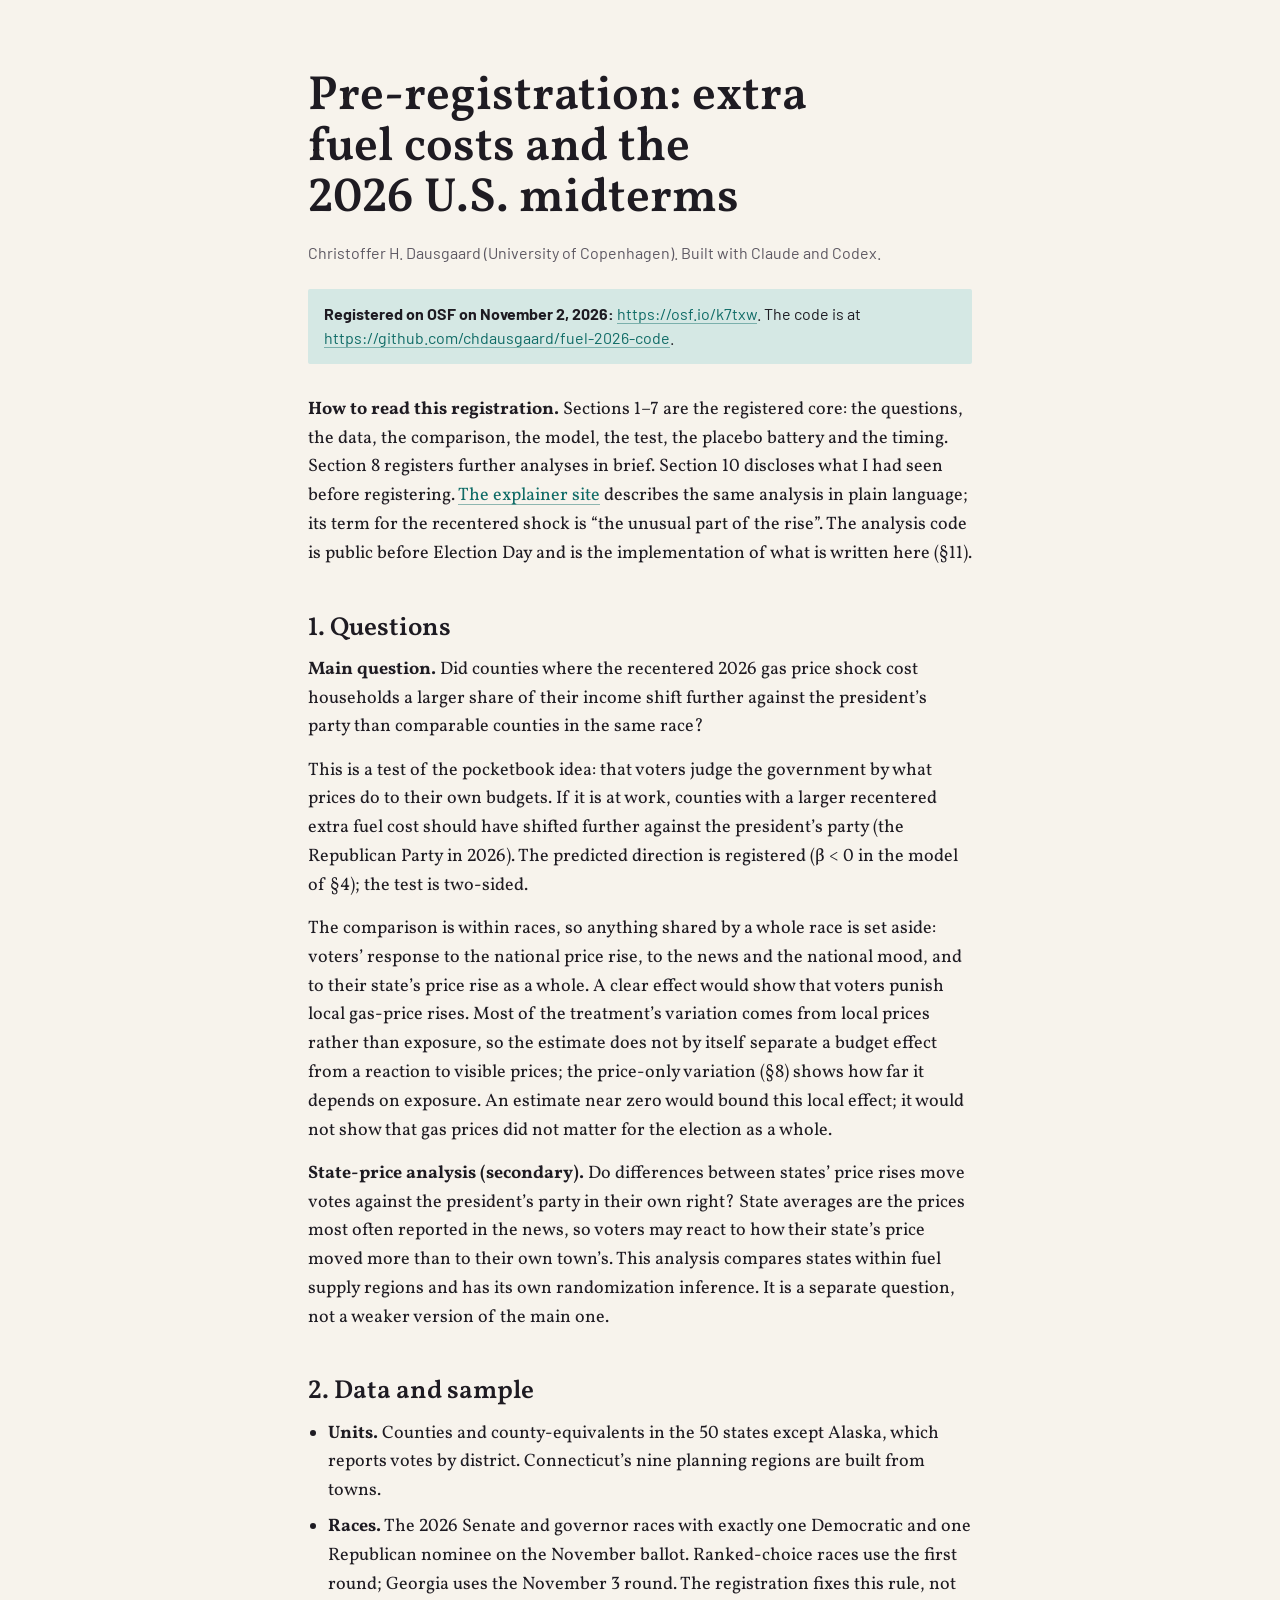
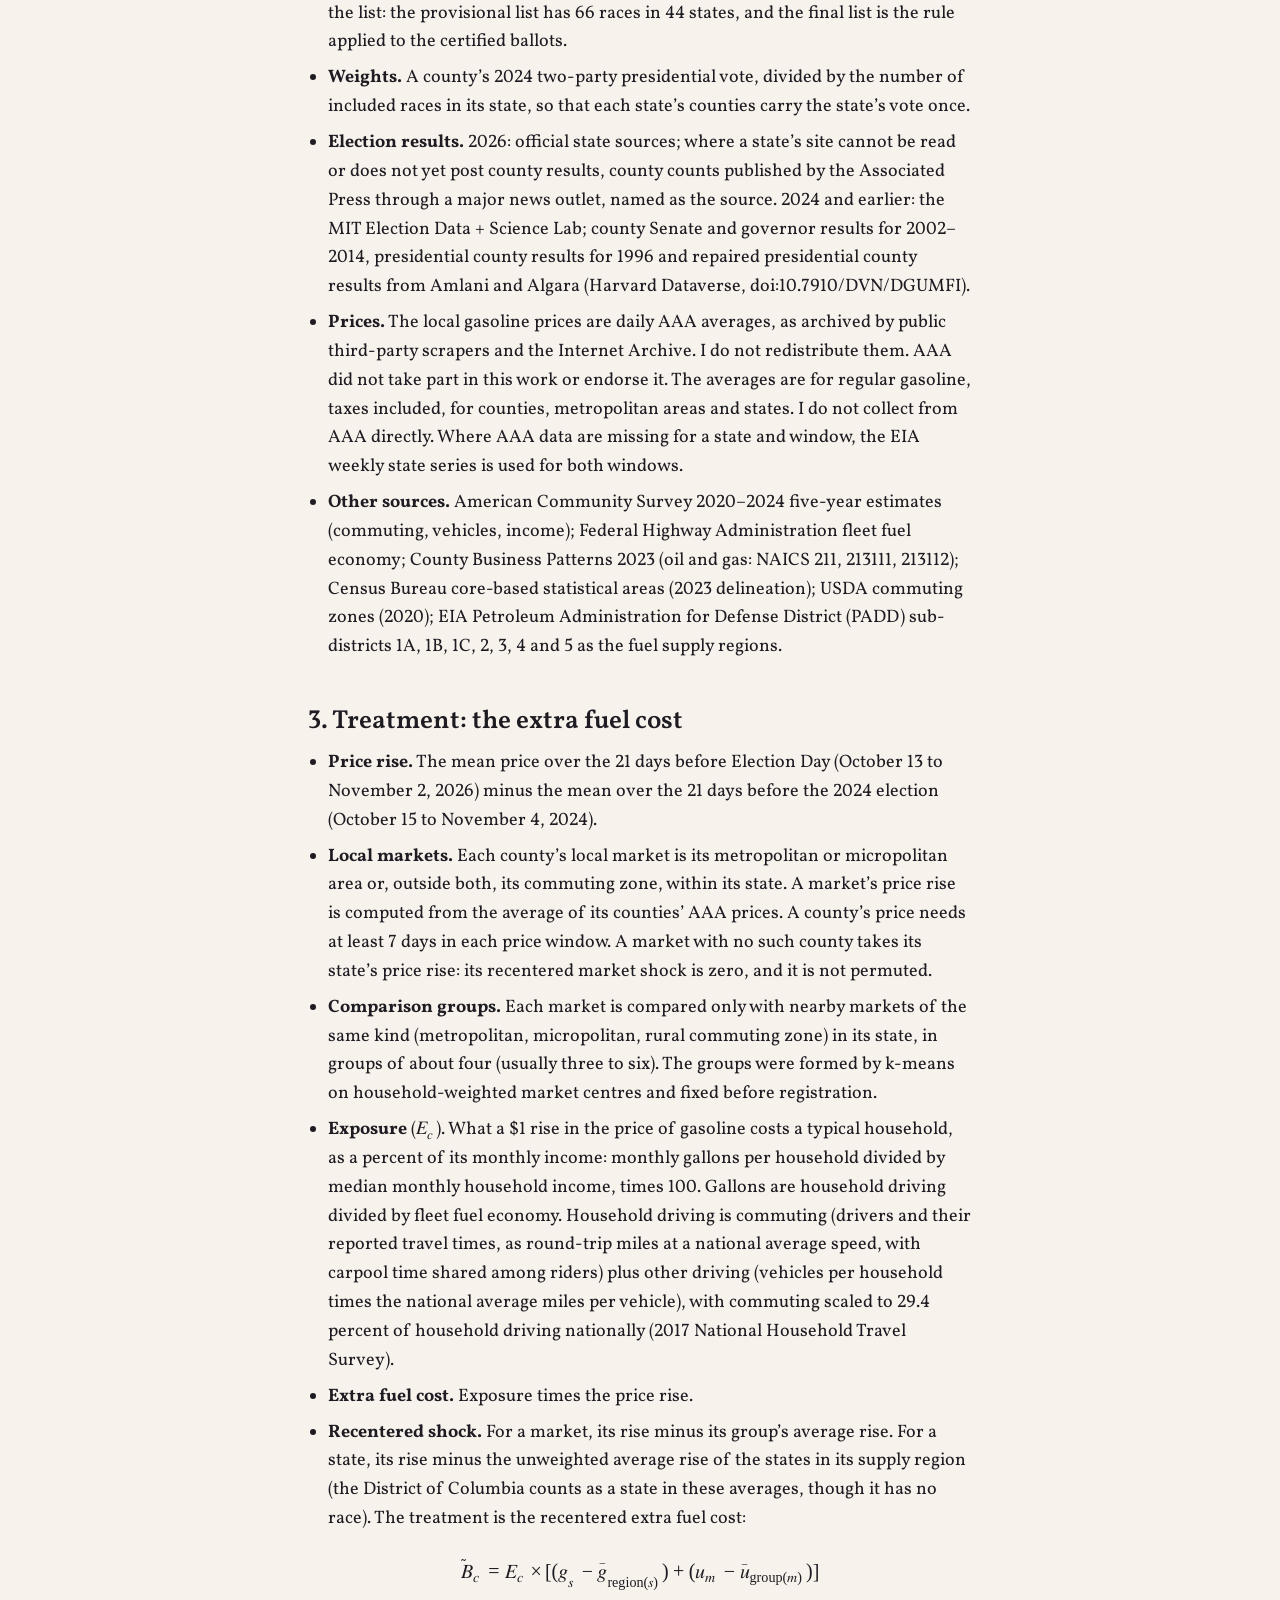
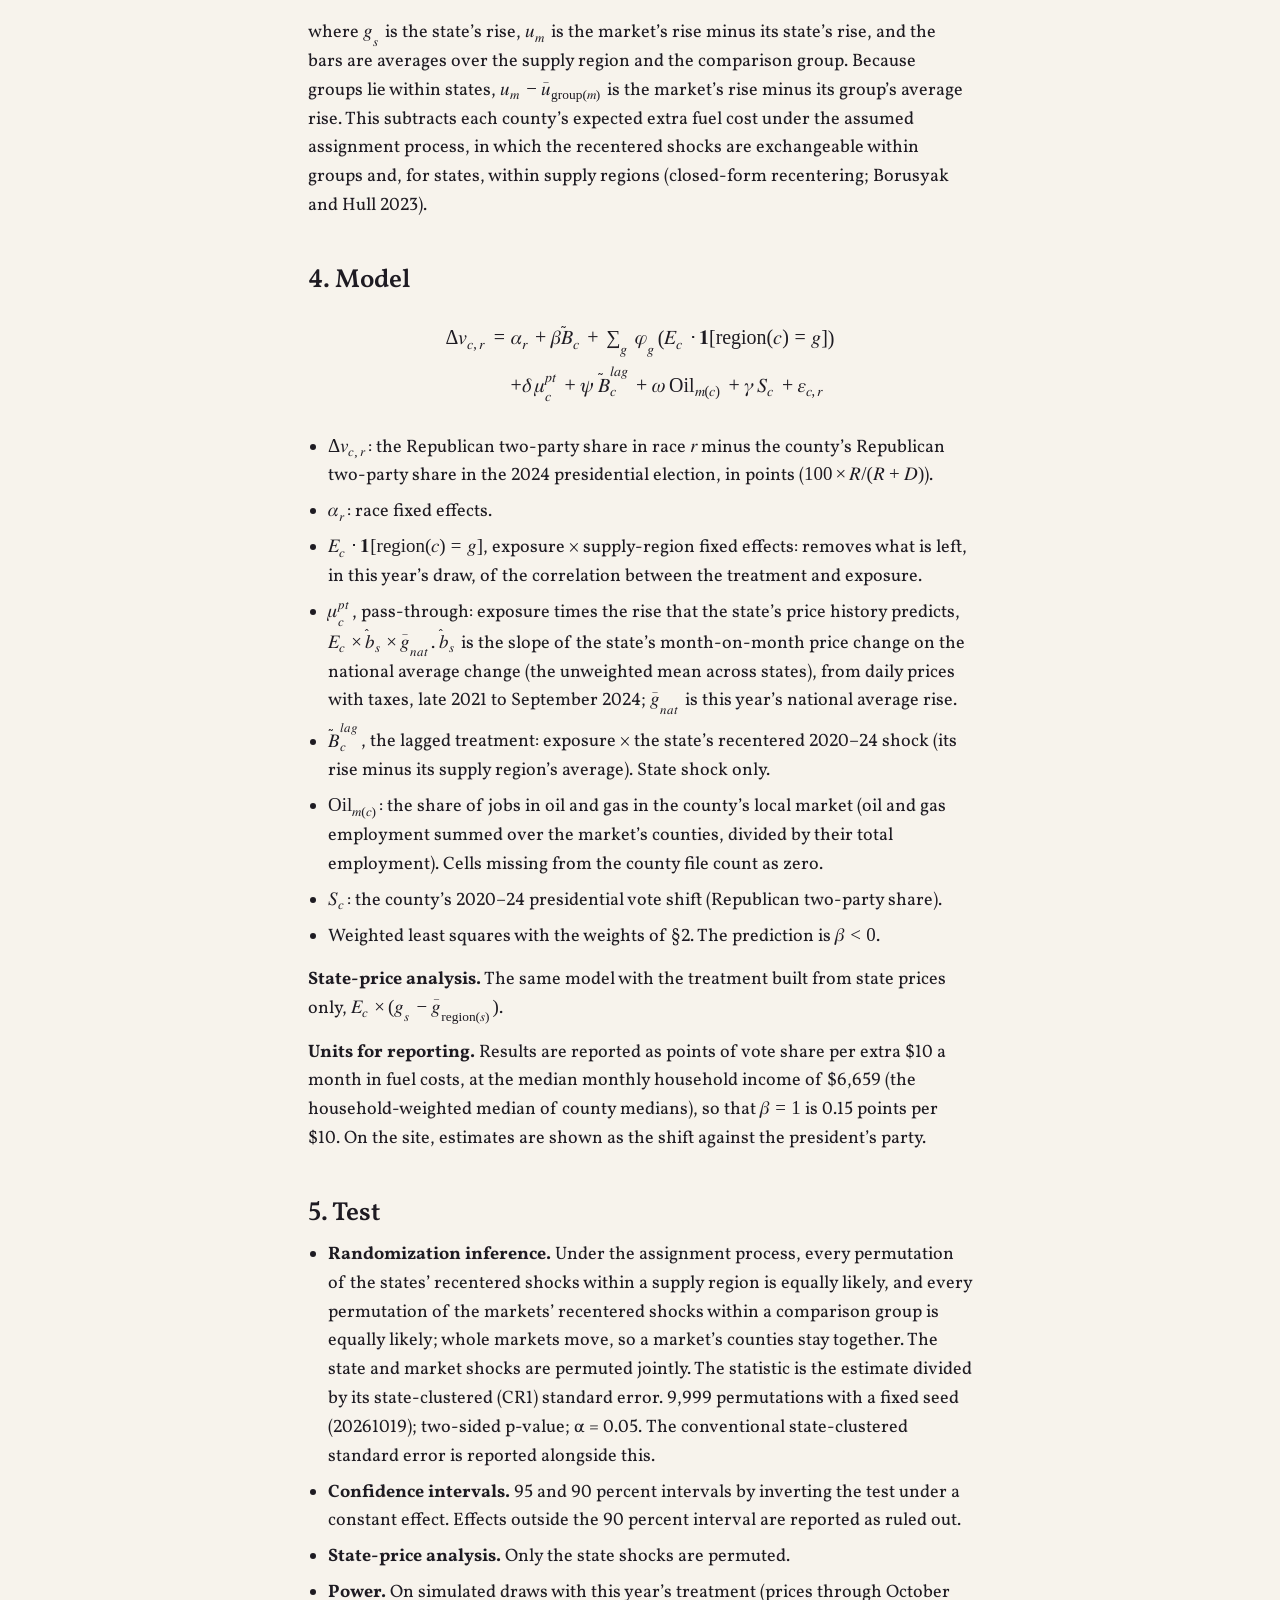
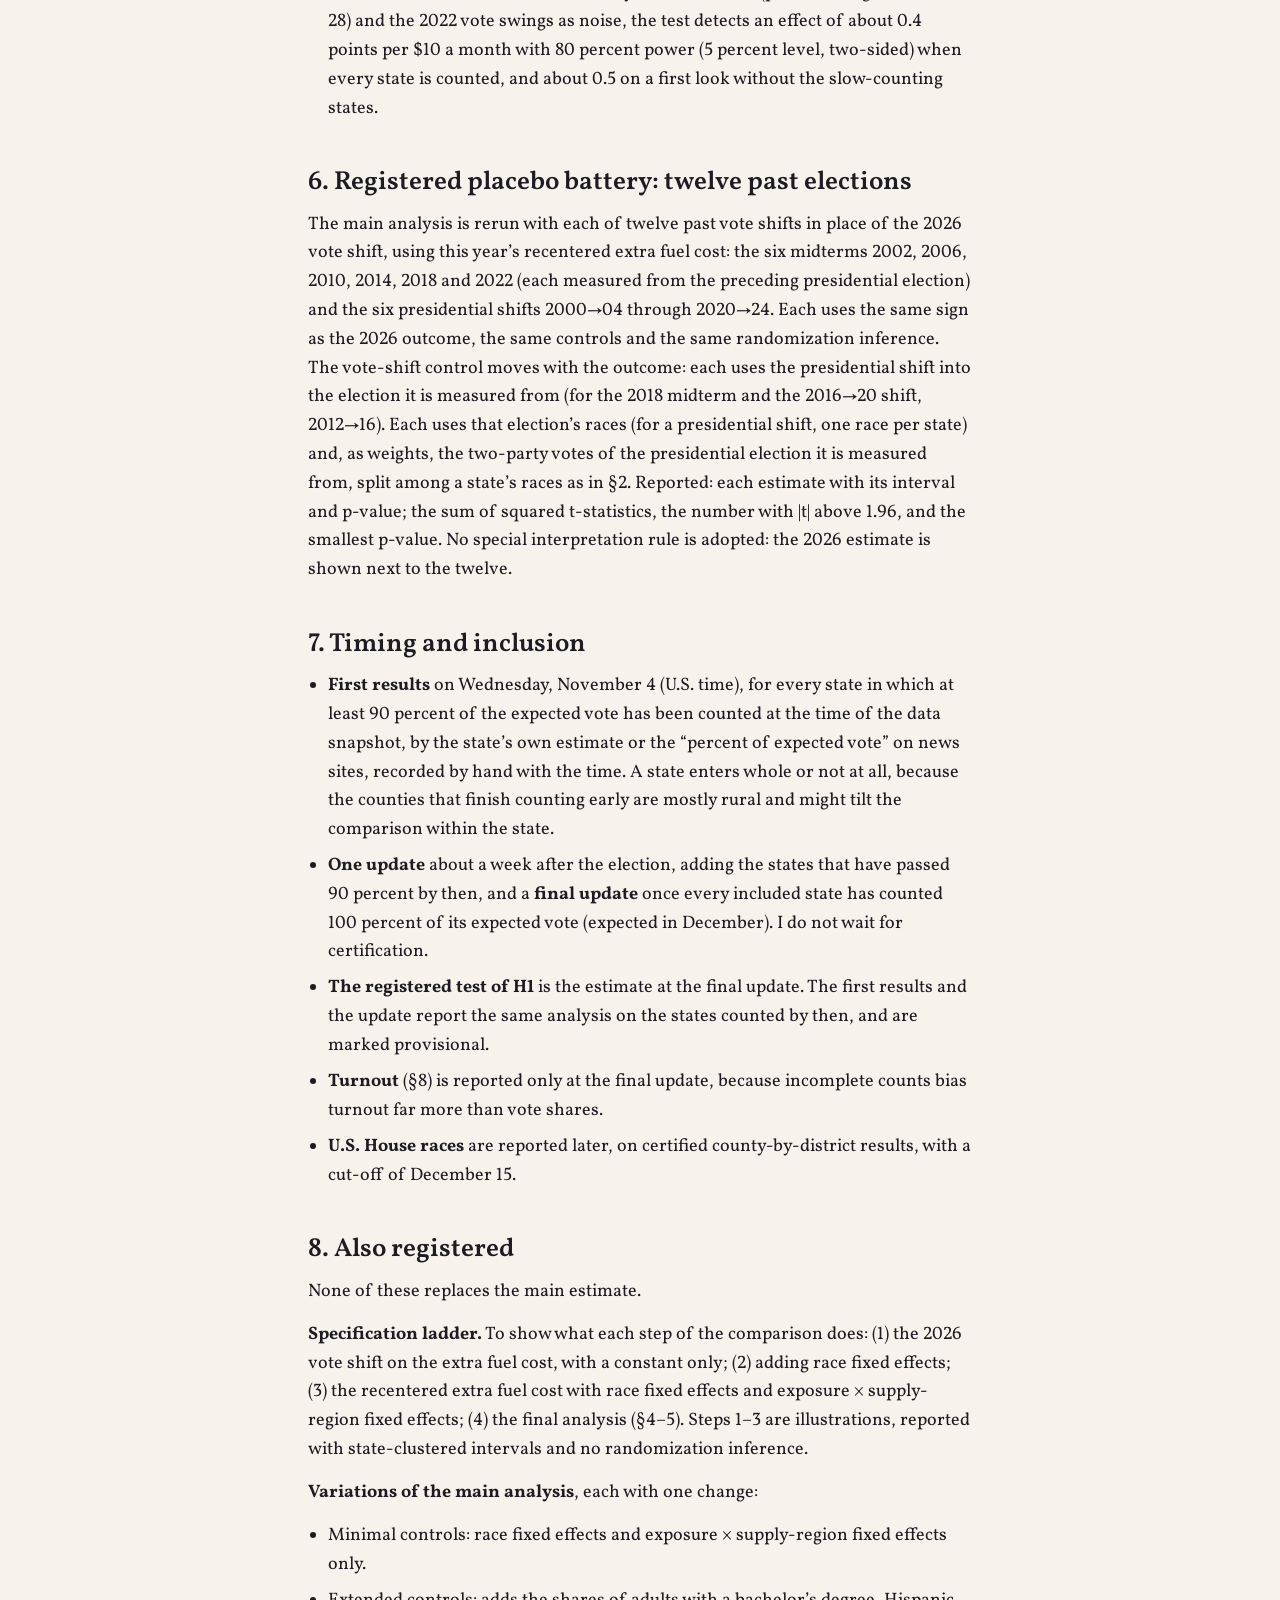
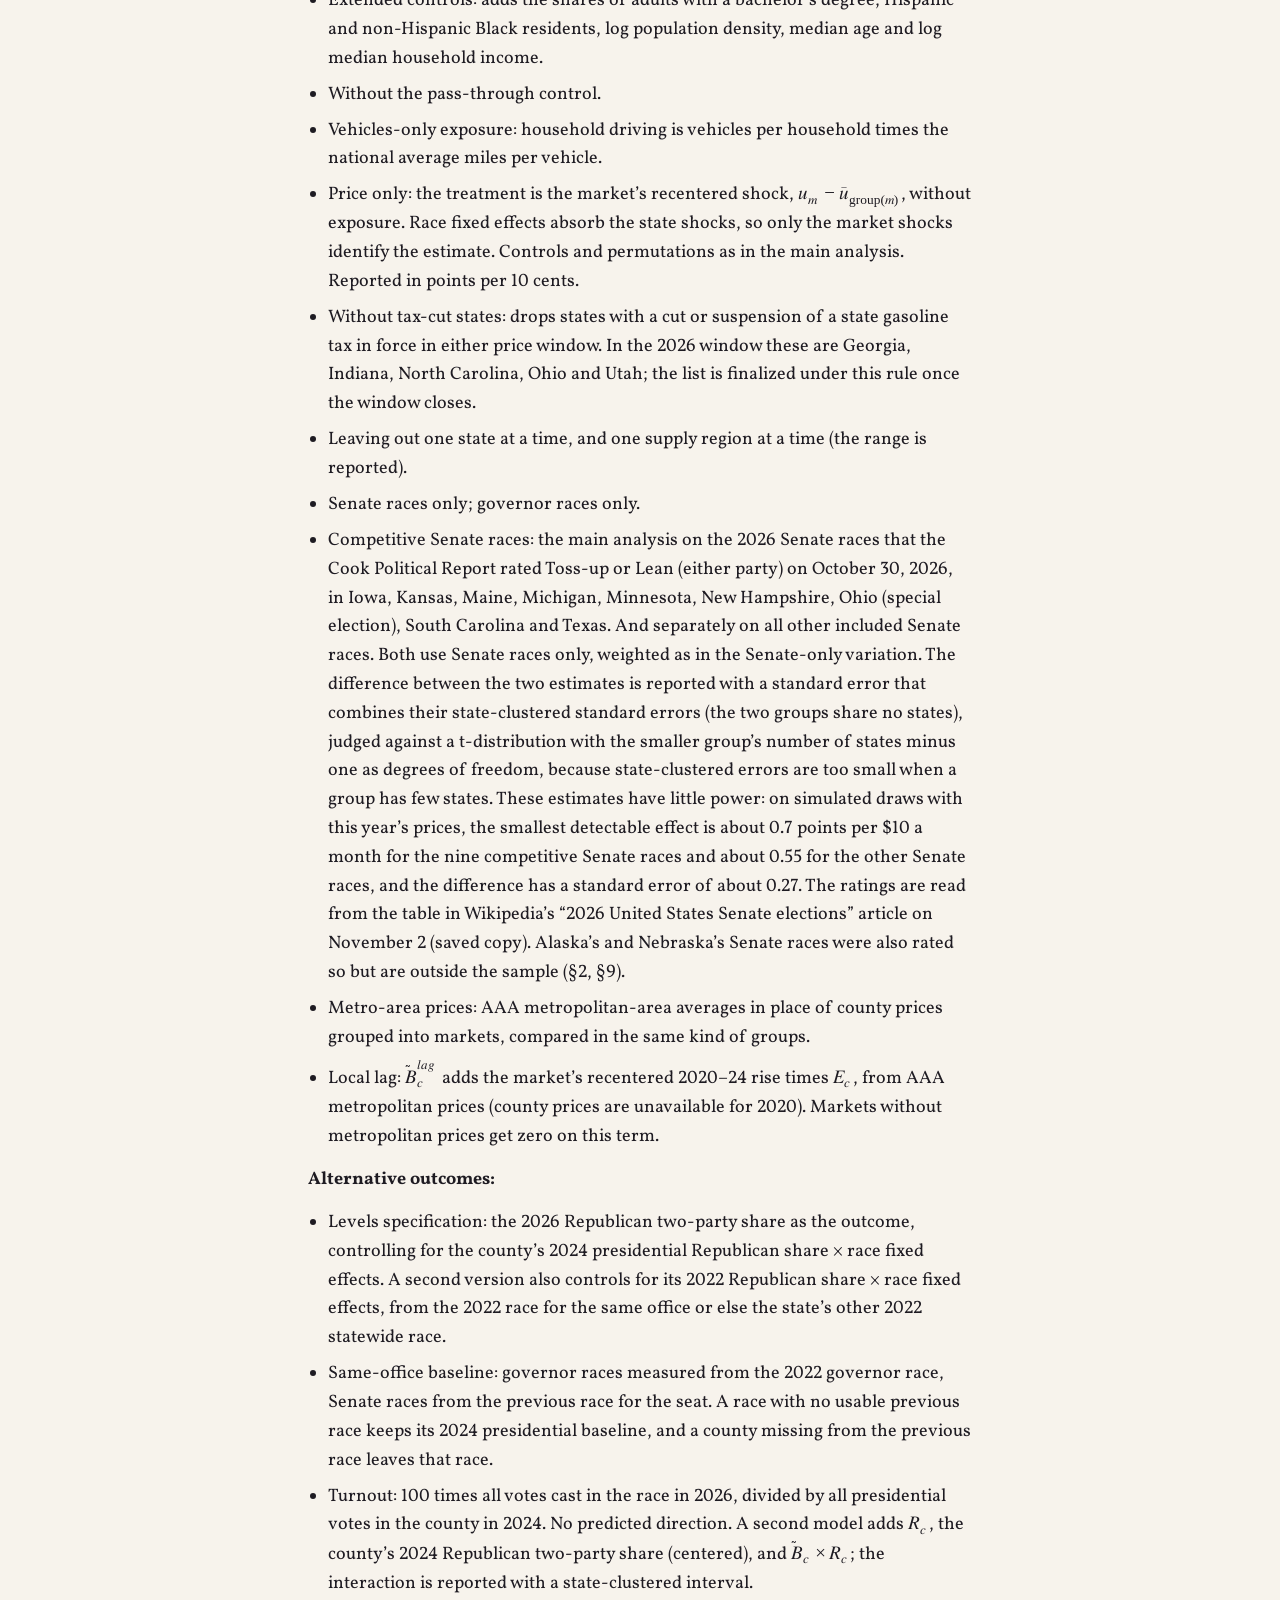
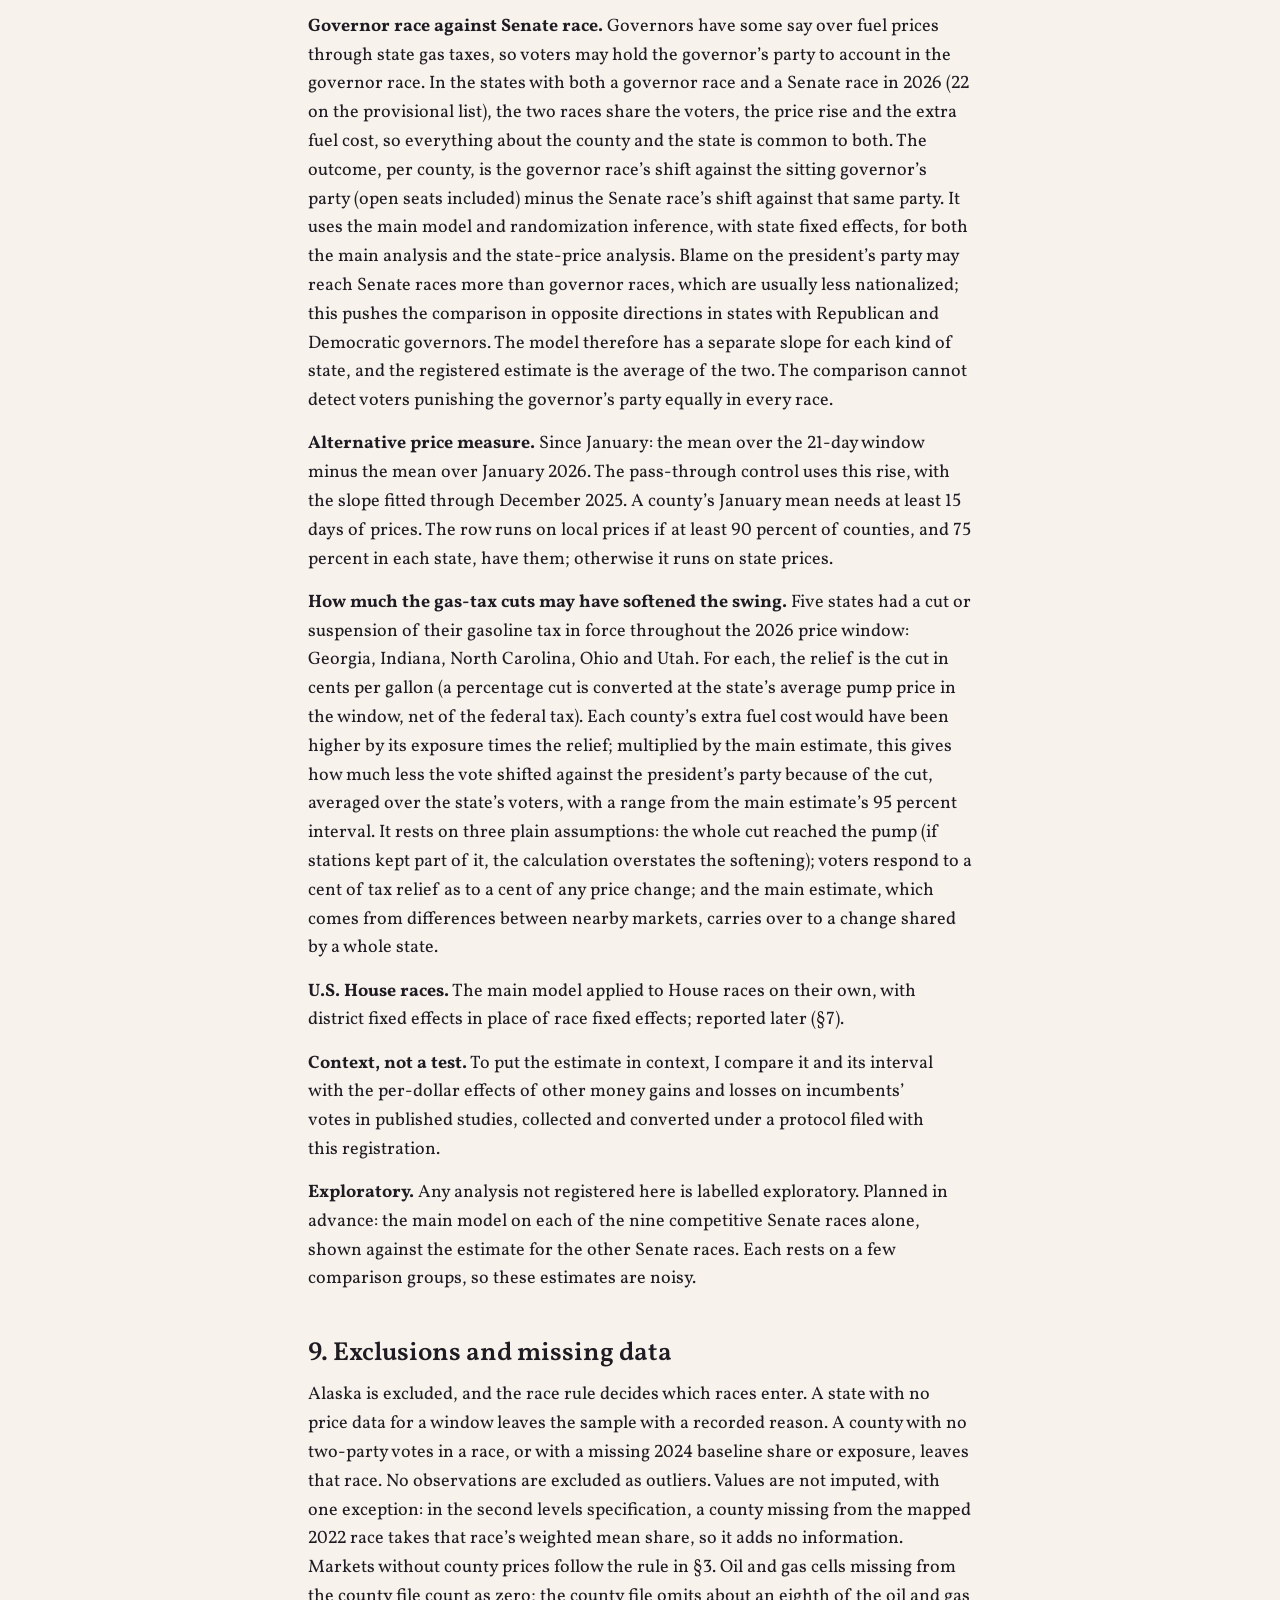
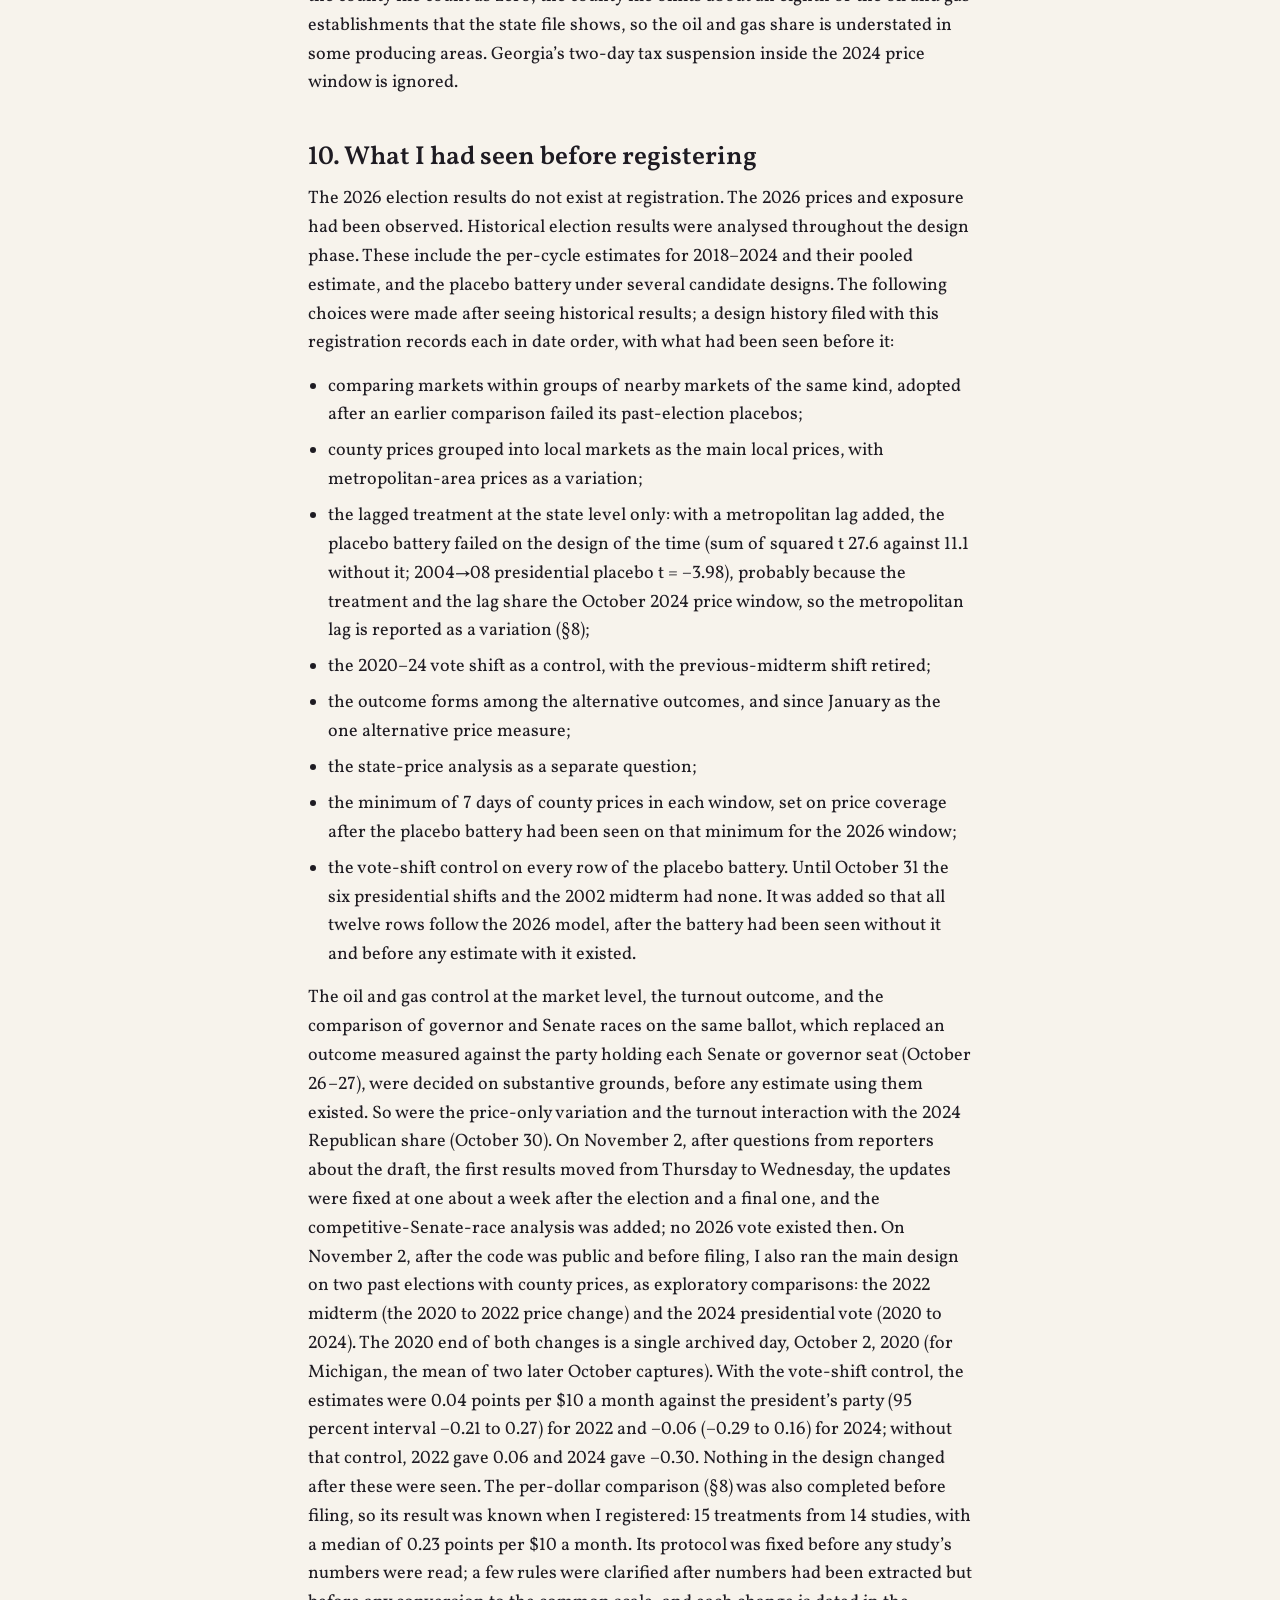
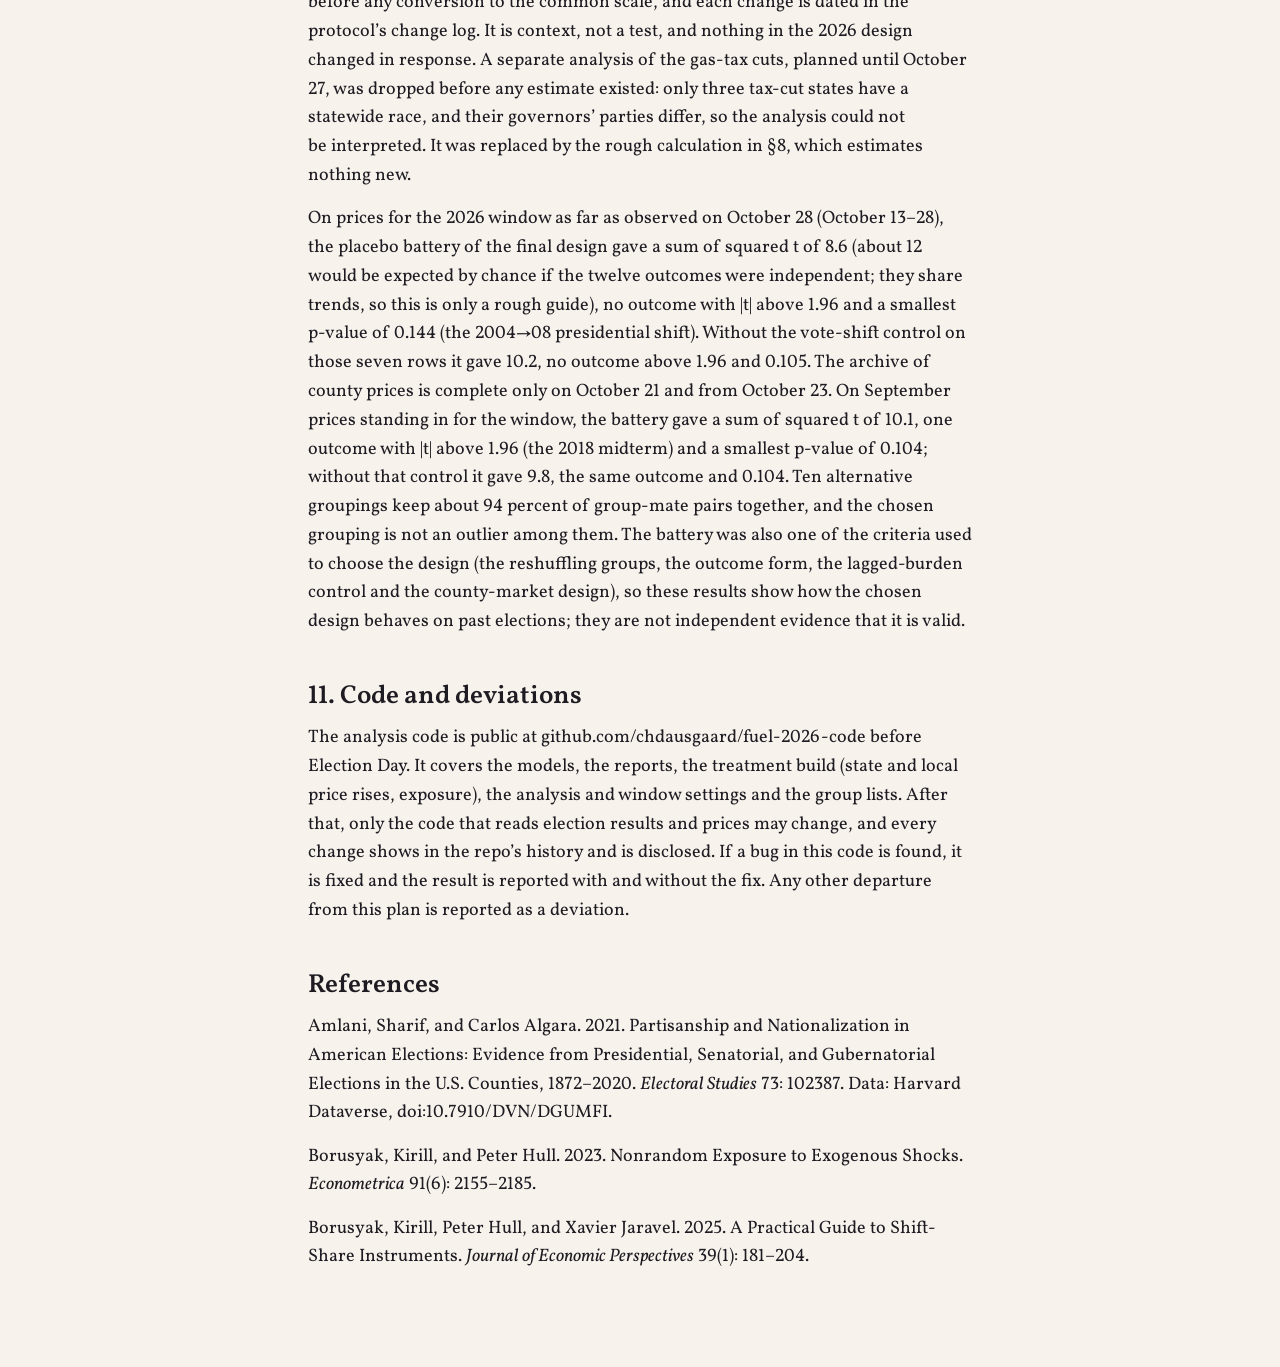
==== commit 2df5fb85: "After filing: OSF link, first results Wednesday at 90 percent, registered plan" ====
--- a/plan.html
+++ b/plan.html
@@ -3,22 +3,22 @@
 <head>
 <meta charset="utf-8">
 <meta name="viewport" content="width=device-width, initial-scale=1">
-<title>Draft analysis plan: extra fuel costs and the 2026 U.S. midterms</title>
-<meta name="description" content="Draft pre-registration of a test of whether counties with a larger recentered gas price shock shifted further against the president&#x27;s party in 2026. Open for comment until it is filed.">
+<title>Pre-registration: extra fuel costs and the 2026 U.S. midterms</title>
+<meta name="description" content="Pre-registration of a test of whether counties with a larger recentered gas price shock shifted further against the president&#x27;s party in 2026.">
 <meta name="color-scheme" content="light">
 <meta name="theme-color" content="#F7F3EC">
 <link rel="canonical" href="https://chdausgaard.github.io/fuel-2026/plan.html">
 <meta property="og:type" content="article">
 <meta property="og:url" content="https://chdausgaard.github.io/fuel-2026/plan.html">
-<meta property="og:title" content="Draft analysis plan: extra fuel costs and the 2026 U.S. midterms">
-<meta property="og:description" content="Draft pre-registration of a test of whether counties with a larger recentered gas price shock shifted further against the president&#x27;s party in 2026. Open for comment until it is filed.">
+<meta property="og:title" content="Pre-registration: extra fuel costs and the 2026 U.S. midterms">
+<meta property="og:description" content="Pre-registration of a test of whether counties with a larger recentered gas price shock shifted further against the president&#x27;s party in 2026.">
 <meta property="og:image" content="https://chdausgaard.github.io/fuel-2026/share.jpg">
 <meta property="og:image:width" content="1200">
 <meta property="og:image:height" content="630">
 <meta name="twitter:card" content="summary_large_image">
 <meta name="twitter:creator" content="@chdausgaard">
-<meta name="twitter:title" content="Draft analysis plan: extra fuel costs and the 2026 U.S. midterms">
-<meta name="twitter:description" content="Draft pre-registration of a test of whether counties with a larger recentered gas price shock shifted further against the president&#x27;s party in 2026. Open for comment until it is filed.">
+<meta name="twitter:title" content="Pre-registration: extra fuel costs and the 2026 U.S. midterms">
+<meta name="twitter:description" content="Pre-registration of a test of whether counties with a larger recentered gas price shock shifted further against the president&#x27;s party in 2026.">
 <meta name="twitter:image" content="https://chdausgaard.github.io/fuel-2026/share.jpg">
 <link rel="preconnect" href="https://fonts.googleapis.com">
 <link rel="preconnect" href="https://fonts.gstatic.com" crossorigin>
@@ -29,9 +29,9 @@
 </head>
 <body>
 <main class="plan">
-<h1 id="draft-analysis-plan-extra-fuel-costs-and-the-2026-u.s.-midterms">Draft analysis plan: extra fuel costs and the 2026 U.S. midterms</h1>
+<h1 id="pre-registration-extra-fuel-costs-and-the-2026-u.s.-midterms">Pre-registration: extra fuel costs and the 2026 U.S. midterms</h1>
 <p>Christoffer H. Dausgaard (University of Copenhagen). Built with Claude and Codex.</p>
-<p class="plan-note"><strong>Draft for comment.</strong> I will register this plan on OSF on Monday, November 2. Until then I would like to hear suggestions for changes or extensions: <a href="mailto:c.dausgaard@ifs.ku.dk">c.dausgaard@ifs.ku.dk</a>.</p>
+<p class="plan-note"><strong>Registered on OSF on November 2, 2026:</strong> <a href="https://osf.io/k7txw">https://osf.io/k7txw</a>. The code is at <a href="https://github.com/chdausgaard/fuel-2026-code">https://github.com/chdausgaard/fuel-2026-code</a>.</p>
 <p><strong>How to read this registration.</strong> Sections 1–7 are the registered core: the questions, the data, the comparison, the model, the test, the placebo battery and the timing. Section 8 registers further analyses in brief. Section 10 discloses what I had seen before registering. <a href="./">The explainer site</a> describes the same analysis in plain language; its term for the recentered shock is “the unusual part of the rise”. The analysis code is public before Election Day and is the implementation of what is written here (§11).</p>
 <h2 id="questions">1. Questions</h2>
 <p><strong>Main question.</strong> Did counties where the recentered 2026 gas price shock cost households a larger share of their income shift further against the president’s party than comparable counties in the same race?</p>
@@ -43,7 +43,7 @@
 <li><strong>Units.</strong> Counties and county-equivalents in the 50 states except Alaska, which reports votes by district. Connecticut’s nine planning regions are built from towns.</li>
 <li><strong>Races.</strong> The 2026 Senate and governor races with exactly one Democratic and one Republican nominee on the November ballot. Ranked-choice races use the first round; Georgia uses the November 3 round. The registration fixes this rule, not the list: the provisional list has 66 races in 44 states, and the final list is the rule applied to the certified ballots.</li>
 <li><strong>Weights.</strong> A county’s 2024 two-party presidential vote, divided by the number of included races in its state, so that each state’s counties carry the state’s vote once.</li>
-<li><strong>Election results.</strong> 2026: official state sources; where a state’s site cannot be read, county counts published by the Associated Press through a major news outlet, named as the source. 2024 and earlier: the MIT Election Data + Science Lab; county Senate and governor results for 2002–2014, presidential county results for 1996 and repaired presidential county results from Amlani and Algara (Harvard Dataverse, doi:10.7910/DVN/DGUMFI).</li>
+<li><strong>Election results.</strong> 2026: official state sources; where a state’s site cannot be read or does not yet post county results, county counts published by the Associated Press through a major news outlet, named as the source. 2024 and earlier: the MIT Election Data + Science Lab; county Senate and governor results for 2002–2014, presidential county results for 1996 and repaired presidential county results from Amlani and Algara (Harvard Dataverse, doi:10.7910/DVN/DGUMFI).</li>
 <li><strong>Prices.</strong> The local gasoline prices are daily AAA averages, as archived by public third-party scrapers and the Internet Archive. I do not redistribute them. AAA did not take part in this work or endorse it. The averages are for regular gasoline, taxes included, for counties, metropolitan areas and states. I do not collect from AAA directly. Where AAA data are missing for a state and window, the EIA weekly state series is used for both windows.</li>
 <li><strong>Other sources.</strong> American Community Survey 2020–2024 five-year estimates (commuting, vehicles, income); Federal Highway Administration fleet fuel economy; County Business Patterns 2023 (oil and gas: NAICS 211, 213111, 213112); Census Bureau core-based statistical areas (2023 delineation); USDA commuting zones (2020); EIA Petroleum Administration for Defense District (PADD) sub-districts 1A, 1B, 1C, 2, 3, 4 and 5 as the fuel supply regions.</li>
 </ul>
@@ -77,13 +77,15 @@
 <li><strong>Randomization inference.</strong> Under the assignment process, every permutation of the states’ recentered shocks within a supply region is equally likely, and every permutation of the markets’ recentered shocks within a comparison group is equally likely; whole markets move, so a market’s counties stay together. The state and market shocks are permuted jointly. The statistic is the estimate divided by its state-clustered (CR1) standard error. 9,999 permutations with a fixed seed (20261019); two-sided p-value; α = 0.05. The conventional state-clustered standard error is reported alongside this.</li>
 <li><strong>Confidence intervals.</strong> 95 and 90 percent intervals by inverting the test under a constant effect. Effects outside the 90 percent interval are reported as ruled out.</li>
 <li><strong>State-price analysis.</strong> Only the state shocks are permuted.</li>
+<li><strong>Power.</strong> On simulated draws with this year’s treatment (prices through October 28) and the 2022 vote swings as noise, the test detects an effect of about 0.4 points per $10 a month with 80 percent power (5 percent level, two-sided) when every state is counted, and about 0.5 on a first look without the slow-counting states.</li>
 </ul>
 <h2 id="registered-placebo-battery-twelve-past-elections">6. Registered placebo battery: twelve past elections</h2>
 <p>The main analysis is rerun with each of twelve past vote shifts in place of the 2026 vote shift, using this year’s recentered extra fuel cost: the six midterms 2002, 2006, 2010, 2014, 2018 and 2022 (each measured from the preceding presidential election) and the six presidential shifts 2000→04 through 2020→24. Each uses the same sign as the 2026 outcome, the same controls and the same randomization inference. The vote-shift control moves with the outcome: each uses the presidential shift into the election it is measured from (for the 2018 midterm and the 2016→20 shift, 2012→16). Each uses that election’s races (for a presidential shift, one race per state) and, as weights, the two-party votes of the presidential election it is measured from, split among a state’s races as in §2. Reported: each estimate with its interval and p-value; the sum of squared t-statistics, the number with |t| above 1.96, and the smallest p-value. No special interpretation rule is adopted: the 2026 estimate is shown next to the twelve.</p>
 <h2 id="timing-and-inclusion">7. Timing and inclusion</h2>
 <ul>
-<li><strong>First results</strong> on Thursday, November 5, for every state in which at least 95 percent of the expected vote has been counted, by the state’s own estimate or the “percent of expected vote” on news sites, recorded by hand with the time. A state enters whole or not at all, because the counties that finish counting early are mostly rural and might tilt the comparison within the state.</li>
-<li><strong>Updates</strong> as slower states pass 95 percent, and a final update when every included state has counted 100 percent of its expected vote. I do not wait for certification.</li>
+<li><strong>First results</strong> on Wednesday, November 4 (U.S. time), for every state in which at least 90 percent of the expected vote has been counted at the time of the data snapshot, by the state’s own estimate or the “percent of expected vote” on news sites, recorded by hand with the time. A state enters whole or not at all, because the counties that finish counting early are mostly rural and might tilt the comparison within the state.</li>
+<li><strong>One update</strong> about a week after the election, adding the states that have passed 90 percent by then, and a <strong>final update</strong> once every included state has counted 100 percent of its expected vote (expected in December). I do not wait for certification.</li>
+<li><strong>The registered test of H1</strong> is the estimate at the final update. The first results and the update report the same analysis on the states counted by then, and are marked provisional.</li>
 <li><strong>Turnout</strong> (§8) is reported only at the final update, because incomplete counts bias turnout far more than vote shares.</li>
 <li><strong>U.S. House races</strong> are reported later, on certified county-by-district results, with a cut-off of December 15.</li>
 </ul>
@@ -100,6 +102,7 @@
 <li>Without tax-cut states: drops states with a cut or suspension of a state gasoline tax in force in either price window. In the 2026 window these are Georgia, Indiana, North Carolina, Ohio and Utah; the list is finalized under this rule once the window closes.</li>
 <li>Leaving out one state at a time, and one supply region at a time (the range is reported).</li>
 <li>Senate races only; governor races only.</li>
+<li>Competitive Senate races: the main analysis on the 2026 Senate races that the Cook Political Report rated Toss-up or Lean (either party) on October 30, 2026, in Iowa, Kansas, Maine, Michigan, Minnesota, New Hampshire, Ohio (special election), South Carolina and Texas. And separately on all other included Senate races. Both use Senate races only, weighted as in the Senate-only variation. The difference between the two estimates is reported with a standard error that combines their state-clustered standard errors (the two groups share no states), judged against a t-distribution with the smaller group’s number of states minus one as degrees of freedom, because state-clustered errors are too small when a group has few states. These estimates have little power: on simulated draws with this year’s prices, the smallest detectable effect is about 0.7 points per $10 a month for the nine competitive Senate races and about 0.55 for the other Senate races, and the difference has a standard error of about 0.27. The ratings are read from the table in Wikipedia’s “2026 United States Senate elections” article on November 2 (saved copy). Alaska’s and Nebraska’s Senate races were also rated so but are outside the sample (§2, §9).</li>
 <li>Metro-area prices: AAA metropolitan-area averages in place of county prices grouped into markets, compared in the same kind of groups.</li>
 <li>Local lag: <math display="inline" xmlns="http://www.w3.org/1998/Math/MathML"><semantics><msubsup><mover><mi>B</mi><mo accent="true">̃</mo></mover><mi>c</mi><mrow><mi>l</mi><mi>a</mi><mi>g</mi></mrow></msubsup><annotation encoding="application/x-tex">\tilde{B}^{lag}_c</annotation></semantics></math> adds the market’s recentered 2020–24 rise times <math display="inline" xmlns="http://www.w3.org/1998/Math/MathML"><semantics><msub><mi>E</mi><mi>c</mi></msub><annotation encoding="application/x-tex">E_c</annotation></semantics></math>, from AAA metropolitan prices (county prices are unavailable for 2020). Markets without metropolitan prices get zero on this term.</li>
 </ul>
@@ -113,11 +116,12 @@
 <p><strong>Alternative price measure.</strong> Since January: the mean over the 21-day window minus the mean over January 2026. The pass-through control uses this rise, with the slope fitted through December 2025. A county’s January mean needs at least 15 days of prices. The row runs on local prices if at least 90 percent of counties, and 75 percent in each state, have them; otherwise it runs on state prices.</p>
 <p><strong>How much the gas-tax cuts may have softened the swing.</strong> Five states had a cut or suspension of their gasoline tax in force throughout the 2026 price window: Georgia, Indiana, North Carolina, Ohio and Utah. For each, the relief is the cut in cents per gallon (a percentage cut is converted at the state’s average pump price in the window, net of the federal tax). Each county’s extra fuel cost would have been higher by its exposure times the relief; multiplied by the main estimate, this gives how much less the vote shifted against the president’s party because of the cut, averaged over the state’s voters, with a range from the main estimate’s 95 percent interval. It rests on three plain assumptions: the whole cut reached the pump (if stations kept part of it, the calculation overstates the softening); voters respond to a cent of tax relief as to a cent of any price change; and the main estimate, which comes from differences between nearby markets, carries over to a change shared by a whole state.</p>
 <p><strong>U.S. House races.</strong> The main model applied to House races on their own, with district fixed effects in place of race fixed effects; reported later (§7).</p>
-<p><strong>Exploratory.</strong> Any analysis not registered here is labelled exploratory.</p>
+<p><strong>Context, not a test.</strong> To put the estimate in context, I compare it and its interval with the per-dollar effects of other money gains and losses on incumbents’ votes in published studies, collected and converted under a protocol filed with this registration.</p>
+<p><strong>Exploratory.</strong> Any analysis not registered here is labelled exploratory. Planned in advance: the main model on each of the nine competitive Senate races alone, shown against the estimate for the other Senate races. Each rests on a few comparison groups, so these estimates are noisy.</p>
 <h2 id="exclusions-and-missing-data">9. Exclusions and missing data</h2>
 <p>Alaska is excluded, and the race rule decides which races enter. A state with no price data for a window leaves the sample with a recorded reason. A county with no two-party votes in a race, or with a missing 2024 baseline share or exposure, leaves that race. No observations are excluded as outliers. Values are not imputed, with one exception: in the second levels specification, a county missing from the mapped 2022 race takes that race’s weighted mean share, so it adds no information. Markets without county prices follow the rule in §3. Oil and gas cells missing from the county file count as zero; the county file omits about an eighth of the oil and gas establishments that the state file shows, so the oil and gas share is understated in some producing areas. Georgia’s two-day tax suspension inside the 2024 price window is ignored.</p>
 <h2 id="what-i-had-seen-before-registering">10. What I had seen before registering</h2>
-<p>The 2026 election results do not exist at registration. The 2026 prices and exposure had been observed. Historical election results were analysed throughout the design phase. These include the per-cycle estimates for 2018–2024 and their pooled estimate, and the placebo battery under several candidate designs. The following choices were made after seeing historical results; a design history, to be filed with this registration, records each in date order, with what had been seen before it:</p>
+<p>The 2026 election results do not exist at registration. The 2026 prices and exposure had been observed. Historical election results were analysed throughout the design phase. These include the per-cycle estimates for 2018–2024 and their pooled estimate, and the placebo battery under several candidate designs. The following choices were made after seeing historical results; a design history filed with this registration records each in date order, with what had been seen before it:</p>
 <ul>
 <li>comparing markets within groups of nearby markets of the same kind, adopted after an earlier comparison failed its past-election placebos;</li>
 <li>county prices grouped into local markets as the main local prices, with metropolitan-area prices as a variation;</li>
@@ -128,8 +132,8 @@
 <li>the minimum of 7 days of county prices in each window, set on price coverage after the placebo battery had been seen on that minimum for the 2026 window;</li>
 <li>the vote-shift control on every row of the placebo battery. Until October 31 the six presidential shifts and the 2002 midterm had none. It was added so that all twelve rows follow the 2026 model, after the battery had been seen without it and before any estimate with it existed.</li>
 </ul>
-<p>The oil and gas control at the market level, the turnout outcome, and the comparison of governor and Senate races on the same ballot, which replaced an outcome measured against the party holding each Senate or governor seat (October 26–27), were decided on substantive grounds, before any estimate using them existed. So were the price-only variation and the turnout interaction with the 2024 Republican share (October 30). A separate analysis of the gas-tax cuts, planned until October 27, was dropped before any estimate existed: only three tax-cut states have a statewide race, and their governors’ parties differ, so the analysis could not be interpreted. It was replaced by the rough calculation in §8, which estimates nothing new.</p>
-<p>On prices for the 2026 window as far as observed on October 28 (October 13–28), the placebo battery of the final design gave a sum of squared t of 8.6 (about 12 expected by chance), no outcome with |t| above 1.96 and a smallest p-value of 0.144 (the 2004→08 presidential shift). Without the vote-shift control on those seven rows it gave 10.2, no outcome above 1.96 and 0.105. The archive of county prices is complete only on October 21 and from October 23. On September prices standing in for the window, the battery gave a sum of squared t of 10.1, one outcome with |t| above 1.96 (the 2018 midterm) and a smallest p-value of 0.104; without that control it gave 9.8, the same outcome and 0.104. Ten alternative groupings keep about 94 percent of group-mate pairs together, and the chosen grouping is not an outlier among them.</p>
+<p>The oil and gas control at the market level, the turnout outcome, and the comparison of governor and Senate races on the same ballot, which replaced an outcome measured against the party holding each Senate or governor seat (October 26–27), were decided on substantive grounds, before any estimate using them existed. So were the price-only variation and the turnout interaction with the 2024 Republican share (October 30). On November 2, after questions from reporters about the draft, the first results moved from Thursday to Wednesday, the updates were fixed at one about a week after the election and a final one, and the competitive-Senate-race analysis was added; no 2026 vote existed then. On November 2, after the code was public and before filing, I also ran the main design on two past elections with county prices, as exploratory comparisons: the 2022 midterm (the 2020 to 2022 price change) and the 2024 presidential vote (2020 to 2024). The 2020 end of both changes is a single archived day, October 2, 2020 (for Michigan, the mean of two later October captures). With the vote-shift control, the estimates were 0.04 points per $10 a month against the president’s party (95 percent interval −0.21 to 0.27) for 2022 and −0.06 (−0.29 to 0.16) for 2024; without that control, 2022 gave 0.06 and 2024 gave −0.30. Nothing in the design changed after these were seen. The per-dollar comparison (§8) was also completed before filing, so its result was known when I registered: 15 treatments from 14 studies, with a median of 0.23 points per $10 a month. Its protocol was fixed before any study’s numbers were read; a few rules were clarified after numbers had been extracted but before any conversion to the common scale, and each change is dated in the protocol’s change log. It is context, not a test, and nothing in the 2026 design changed in response. A separate analysis of the gas-tax cuts, planned until October 27, was dropped before any estimate existed: only three tax-cut states have a statewide race, and their governors’ parties differ, so the analysis could not be interpreted. It was replaced by the rough calculation in §8, which estimates nothing new.</p>
+<p>On prices for the 2026 window as far as observed on October 28 (October 13–28), the placebo battery of the final design gave a sum of squared t of 8.6 (about 12 would be expected by chance if the twelve outcomes were independent; they share trends, so this is only a rough guide), no outcome with |t| above 1.96 and a smallest p-value of 0.144 (the 2004→08 presidential shift). Without the vote-shift control on those seven rows it gave 10.2, no outcome above 1.96 and 0.105. The archive of county prices is complete only on October 21 and from October 23. On September prices standing in for the window, the battery gave a sum of squared t of 10.1, one outcome with |t| above 1.96 (the 2018 midterm) and a smallest p-value of 0.104; without that control it gave 9.8, the same outcome and 0.104. Ten alternative groupings keep about 94 percent of group-mate pairs together, and the chosen grouping is not an outlier among them. The battery was also one of the criteria used to choose the design (the reshuffling groups, the outcome form, the lagged-burden control and the county-market design), so these results show how the chosen design behaves on past elections; they are not independent evidence that it is valid.</p>
 <h2 id="code-and-deviations">11. Code and deviations</h2>
 <p>The analysis code is public at github.com/chdausgaard/fuel-2026-code before Election Day. It covers the models, the reports, the treatment build (state and local price rises, exposure), the analysis and window settings and the group lists. After that, only the code that reads election results and prices may change, and every change shows in the repo’s history and is disclosed. If a bug in this code is found, it is fixed and the result is reported with and without the fix. Any other departure from this plan is reported as a deviation.</p>
 <h2 id="references">References</h2>
